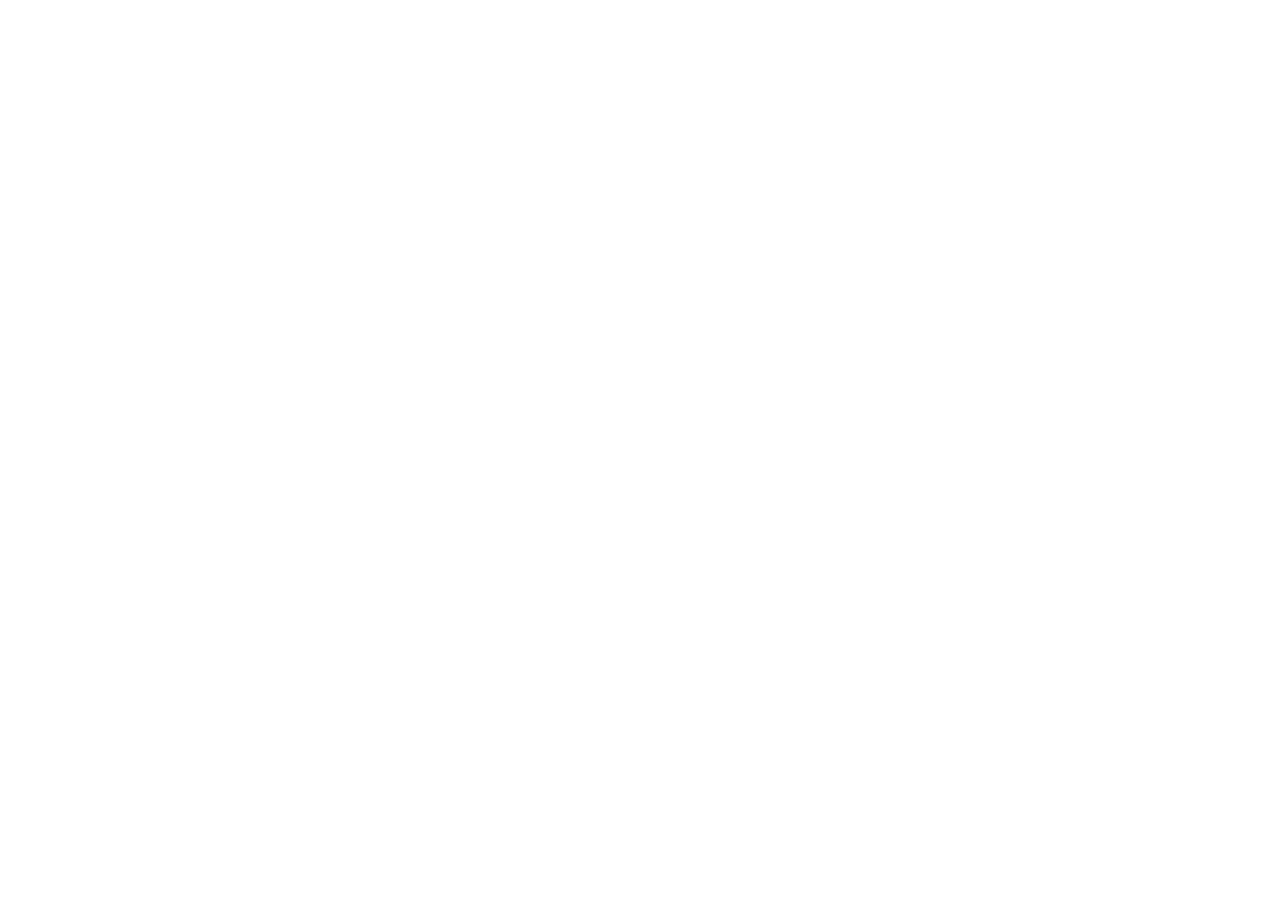
==== index.html @ ee0f645f "first commit" ====
<!doctype html>
<html lang="ru">
  <head>
    <meta charset="UTF-8" />
    <meta name="viewport" content="width=device-width, initial-scale=1" />
    <title>ЦСО · демо</title>
    <base href="/ems-2.0/">
    <script type="module" crossorigin src="./assets/index-IsOqkJ5_.js"></script>
    <link rel="stylesheet" crossorigin href="./assets/style-BIUTLBy3.css">
  </head>
  <body>
    <div id="root"></div>
  </body>
</html>
---- assets/style-BIUTLBy3.css ----
.ds-spinner{border-radius:var(--ds-radius-full);border:2px solid;border-top-color:#0000;flex:none;animation:.7s linear infinite ds-spin;display:inline-block}.ds-spinner--sm{width:var(--ds-icon-sm-size);height:var(--ds-icon-sm-size)}.ds-spinner--md{width:var(--ds-icon-md-size);height:var(--ds-icon-md-size)}.ds-spinner--lg{width:var(--ds-icon-lg-size);height:var(--ds-icon-lg-size)}.ds-spinner__label{clip-path:inset(50%);white-space:nowrap;width:1px;height:1px;position:absolute;overflow:hidden}@keyframes ds-spin{to{transform:rotate(360deg)}}@media (prefers-reduced-motion:reduce){.ds-spinner{opacity:.45;border-top-color:currentColor;animation:none!important}}.ds-btn{justify-content:center;align-items:center;gap:var(--ds-space-s2);min-height:var(--ds-ctl);padding:0 var(--ds-space-s4);border-radius:var(--ds-radius-ctl);font-family:var(--ds-font-ui);font-size:var(--ds-text-control-size);line-height:var(--ds-text-control-line);font-weight:var(--ds-text-control-weight);cursor:pointer;transition:background-color var(--ds-duration-fast) var(--ds-easing), border-color var(--ds-duration-fast) var(--ds-easing);border:1px solid #0000;display:inline-flex}.ds-btn--sm{min-height:var(--ds-size-control-sm);padding:0 var(--ds-space-s3);font-size:var(--ds-text-control-sm-size);line-height:var(--ds-text-control-sm-line);font-weight:var(--ds-text-control-sm-weight)}.ds-btn--block{width:100%;display:flex}.ds-btn__icon{width:var(--ds-icon-sm-size);height:var(--ds-icon-sm-size);flex:none;justify-content:center;align-items:center;display:inline-flex}.ds-btn__icon>svg{width:100%;height:100%}.ds-btn__label{white-space:nowrap}.ds-btn:disabled{opacity:.45;cursor:not-allowed}.ds-btn--primary{background:var(--ds-color-acc);border-color:var(--ds-color-acc);color:var(--ds-color-on-acc);box-shadow:var(--ds-elevation-1)}.ds-btn--primary:not(:disabled):hover,.ds-btn--primary:not(:disabled):active{background:var(--ds-color-acc-hover);border-color:var(--ds-color-acc-hover)}.ds-btn--secondary{background:var(--ds-color-surface);border-color:var(--ds-color-line);color:var(--ds-color-fg);box-shadow:var(--ds-elevation-1)}.ds-btn--secondary:not(:disabled):hover,.ds-btn--secondary:not(:disabled):active{background:var(--ds-color-hover);border-color:var(--ds-color-line-strong)}.ds-btn--quiet{color:var(--ds-color-fg);background:0 0;border-color:#0000;font-weight:500}.ds-btn--quiet:not(:disabled):hover,.ds-btn--quiet:not(:disabled):active{background:var(--ds-color-hover-strong)}.ds-btn--danger{background:var(--ds-color-surface);border-color:var(--ds-color-line);color:var(--ds-color-danger);box-shadow:var(--ds-elevation-1)}.ds-btn--danger:not(:disabled):hover,.ds-btn--danger:not(:disabled):active{background:var(--ds-color-danger-bg);border-color:var(--ds-color-danger)}.ds-btn--dangerSolid{background:var(--ds-color-danger);border-color:var(--ds-color-danger);color:var(--ds-color-on-danger);box-shadow:var(--ds-elevation-1)}.ds-btn--dangerSolid:not(:disabled):hover,.ds-btn--dangerSolid:not(:disabled):active{background:var(--ds-color-danger-hover);border-color:var(--ds-color-danger-hover)}.ds-icobtn{width:var(--ds-size-icon-button);height:var(--ds-size-icon-button);border-radius:var(--ds-radius-ctl);color:var(--ds-color-fg2);cursor:pointer;transition:background-color var(--ds-duration-fast) var(--ds-easing);background:0 0;border:1px solid #0000;flex:none;justify-content:center;align-items:center;padding:0;display:inline-flex}.ds-icobtn>span,.ds-icobtn svg{width:var(--ds-icon-md-size);height:var(--ds-icon-md-size)}.ds-icobtn--dense{width:var(--ds-size-avatar-xs);height:var(--ds-size-avatar-xs)}.ds-icobtn:not(:disabled):hover,.ds-icobtn:not(:disabled):active{background:var(--ds-color-hover-strong);color:var(--ds-color-fg)}.ds-icobtn:disabled{opacity:.45;cursor:not-allowed}.ds-select{gap:var(--ds-space-s2);flex-direction:column;min-width:0;display:inline-flex}.ds-select__label{font-size:var(--ds-text-label-size);line-height:var(--ds-text-label-line);font-weight:var(--ds-text-label-weight);color:var(--ds-color-fg2)}.ds-select__label--hidden{clip-path:inset(50%);white-space:nowrap;width:1px;height:1px;margin:-1px;position:absolute;overflow:hidden}.ds-select__anchor{min-width:0;position:relative}.ds-select__trigger{align-items:center;gap:var(--ds-space-s2);width:100%;min-width:0;min-height:var(--ds-ctl);padding:0 var(--ds-space-s2) 0 var(--ds-space-s3);border:1px solid var(--ds-color-line-strong);border-radius:var(--ds-radius-ctl);background:var(--ds-color-surface);color:var(--ds-color-fg);font-size:var(--ds-text-body-size);line-height:var(--ds-text-body-line);text-align:left;cursor:pointer;transition:border-color var(--ds-duration-fast) var(--ds-easing);display:flex}.ds-select--sm .ds-select__trigger{min-height:var(--ds-size-control-sm);font-size:var(--ds-text-control-sm-size);line-height:var(--ds-text-control-sm-line)}.ds-select__trigger:not(:disabled):hover{border-color:var(--ds-color-acc-ring)}.ds-select__trigger[aria-expanded=true]{border-color:var(--ds-color-acc)}.ds-select__trigger:disabled{background:var(--ds-color-sunken);border-color:var(--ds-color-line);color:var(--ds-color-fg3);cursor:not-allowed}.ds-select__value{text-overflow:ellipsis;white-space:nowrap;flex:auto;min-width:0;overflow:hidden}.ds-select__icon{width:var(--ds-icon-md-size);height:var(--ds-icon-md-size);flex:none;display:inline-flex}.ds-select__icon>svg{width:100%;height:100%}.ds-select__chevron{width:var(--ds-icon-sm-size);height:var(--ds-icon-sm-size);color:var(--ds-color-fg3);transition:transform var(--ds-duration-base) var(--ds-easing);flex:none}.ds-select__trigger[aria-expanded=true] .ds-select__chevron{transform:rotate(180deg)}.ds-select__list{z-index:var(--ds-z-popover);min-width:max(100%, var(--ds-layout-popover-min));overscroll-behavior:contain;max-width:min(92vw,24rem);max-height:18rem;padding:var(--ds-space-s2);border:1px solid var(--ds-color-line);border-radius:var(--ds-radius-surf);background:var(--ds-color-surface);box-shadow:var(--ds-elevation-overlay);position:absolute;overflow-y:auto}.ds-select__list[hidden]{display:none}.ds-select__list[data-placement=bottom]{top:calc(100% + var(--ds-space-s2))}.ds-select__list[data-placement=top]{bottom:calc(100% + var(--ds-space-s2))}.ds-select__list--start{left:0}.ds-select__list--end{right:0}.ds-select__option{align-items:center;gap:var(--ds-space-s2);min-height:var(--ds-size-nav-item);padding:var(--ds-space-s1) var(--ds-space-s3);border-radius:var(--ds-radius-ctl);color:var(--ds-color-fg);font-size:var(--ds-text-body-size);line-height:var(--ds-text-body-line);cursor:pointer;display:flex}.ds-select__option[data-active=true]{background:var(--ds-color-acc-soft)}.ds-select__option[aria-selected=true]{color:var(--ds-color-acc-fg);font-weight:var(--ds-text-body-strong-weight)}.ds-select__option[aria-disabled=true]{color:var(--ds-color-fg3);cursor:not-allowed}.ds-select__check{width:var(--ds-icon-sm-size);height:var(--ds-icon-sm-size);color:var(--ds-color-acc-fg);flex:none;display:inline-flex}.ds-select__check>svg{width:100%;height:100%}.ds-select--inline{flex-direction:row;align-items:center}.ds-select--inline .ds-select__label{white-space:nowrap;flex:none}.ds-select--inline .ds-select__anchor{flex:auto}.ds-status{align-items:center;gap:var(--ds-space-s1);min-height:var(--ds-size-badge);padding:0 var(--ds-space-s2);border-radius:var(--ds-radius-sm);font-size:var(--ds-text-badge-size);line-height:var(--ds-text-badge-line);font-weight:var(--ds-text-badge-weight);white-space:nowrap;border:1px solid;display:inline-flex}.ds-status__dot{width:var(--ds-size-status-dot);height:var(--ds-size-status-dot);border-radius:var(--ds-radius-full);background:currentColor;flex:none}.ds-status--draft{color:var(--ds-status-draft-fg);background:var(--ds-status-draft-bg);border-color:var(--ds-status-draft-border)}.ds-status--review{color:var(--ds-status-review-fg);background:var(--ds-status-review-bg);border-color:var(--ds-status-review-border)}.ds-status--ok{color:var(--ds-status-ok-fg);background:var(--ds-status-ok-bg);border-color:var(--ds-status-ok-border)}.ds-status--rej{color:var(--ds-status-rej-fg);background:var(--ds-status-rej-bg);border-color:var(--ds-status-rej-border)}.ds-status--late{color:var(--ds-status-late-fg);background:var(--ds-status-late-bg);border-color:var(--ds-status-late-border)}.ds-status--arch{color:var(--ds-status-arch-fg);background:var(--ds-status-arch-bg);border-color:var(--ds-status-arch-border)}.ds-status--lock{color:var(--ds-status-lock-fg);background:var(--ds-status-lock-bg);border-color:var(--ds-status-lock-border)}.ds-vh{clip-path:inset(50%);white-space:nowrap;border:0;width:1px;height:1px;margin:-1px;padding:0;position:absolute;overflow:hidden}.ds-vh--focusable:focus-within{clip-path:none;white-space:normal;width:auto;height:auto;margin:0;position:static;overflow:visible}.ds-state{text-align:center;padding:var(--ds-space-s10) var(--ds-space-s6);flex-direction:column;align-items:center;display:flex}.ds-state__plate{width:48px;height:48px;margin-bottom:var(--ds-space-s3);border:1px solid var(--ds-color-acc-ring);border-radius:var(--ds-radius-surf);background:var(--ds-color-acc-soft);color:var(--ds-color-acc-fg);justify-content:center;align-items:center;display:flex}.ds-state--danger .ds-state__plate{border-color:var(--ds-status-rej-border);background:var(--ds-color-danger-bg);color:var(--ds-color-danger)}.ds-state__plate svg{width:var(--ds-icon-lg-size);height:var(--ds-icon-lg-size)}.ds-state__title{font-size:var(--ds-text-title-md-size);line-height:var(--ds-text-title-md-line);font-weight:var(--ds-text-title-md-weight);color:var(--ds-color-fg);margin:0}.ds-state__text{max-width:420px;margin-top:var(--ds-space-s1);font-size:var(--ds-text-body-size);line-height:var(--ds-text-body-line);color:var(--ds-color-fg3)}.ds-state__actions{justify-content:center;gap:var(--ds-space-s2);margin-top:var(--ds-space-s4);flex-wrap:wrap;display:flex}.ds-state__tech{align-items:center;gap:var(--ds-space-s1);margin-top:var(--ds-space-s4);padding:var(--ds-space-s1) var(--ds-space-s3);border:1px solid var(--ds-color-line);border-radius:var(--ds-radius-sm);background:var(--ds-color-sunken);color:var(--ds-color-fg3);display:flex}.ds-state__code{font-family:var(--ds-font-mono);font-size:var(--ds-text-mono-xs-size);line-height:var(--ds-text-mono-xs-line);font-variant-numeric:tabular-nums}.ds-state__copied{font-size:var(--ds-text-caption-sm-size);line-height:var(--ds-text-caption-sm-line);color:var(--ds-status-ok-fg)}.ds-notice{align-items:flex-start;gap:var(--ds-space-s3);padding:var(--ds-space-s3) var(--ds-space-s4);border-radius:var(--ds-radius-ctl);border:1px solid;display:flex}.ds-notice__body{gap:var(--ds-space-s0);flex-direction:column;flex:1;min-width:0;display:flex}.ds-notice__title{font-size:var(--ds-text-body-strong-size);line-height:var(--ds-text-body-strong-line);font-weight:var(--ds-text-body-strong-weight)}.ds-notice__text{font-size:var(--ds-text-caption-size);line-height:var(--ds-text-caption-line)}.ds-notice__action{flex:none}.ds-notice--info{color:var(--ds-status-lock-fg);background:var(--ds-status-lock-bg);border-color:var(--ds-status-lock-border)}.ds-notice--warning{color:var(--ds-status-review-fg);background:var(--ds-status-review-bg);border-color:var(--ds-status-review-border)}.ds-notice--danger{color:var(--ds-status-rej-fg);background:var(--ds-status-rej-bg);border-color:var(--ds-status-rej-border)}.ds-cap{gap:var(--ds-space-s1);flex-direction:column;min-width:0;display:flex}.ds-cap__head{justify-content:space-between;align-items:baseline;gap:var(--ds-space-s2);display:flex}.ds-cap__label{font-size:var(--ds-text-caption-size);line-height:var(--ds-text-caption-line);color:var(--ds-color-fg3)}.ds-cap__value{font-family:var(--ds-font-mono);font-size:var(--ds-text-mono-sm-size);line-height:var(--ds-text-mono-sm-line);font-weight:var(--ds-text-mono-sm-weight);font-variant-numeric:tabular-nums;color:var(--ds-color-fg2);white-space:nowrap}.ds-cap__track{height:var(--ds-size-progress-track);border-radius:var(--ds-radius-xs);background:var(--ds-color-track);overflow:hidden}.ds-cap__fill{border-radius:inherit;background:var(--ds-color-acc);height:100%;display:block}.ds-cap__track--high .ds-cap__fill{background:var(--ds-status-review-fg)}.ds-cap__track--full .ds-cap__fill{background:var(--ds-color-danger)}@media (forced-colors:active){.ds-cap__track{border:1px solid canvastext}.ds-cap__fill{background:highlight}}.ds-field{gap:var(--ds-space-s2);flex-direction:column;min-width:0;display:flex}.ds-field__label{font-size:var(--ds-text-label-size);line-height:var(--ds-text-label-line);font-weight:var(--ds-text-label-weight);color:var(--ds-color-fg2)}.ds-field__label--hidden{clip-path:inset(50%);white-space:nowrap;width:1px;height:1px;position:absolute;overflow:hidden}.ds-field__required{color:var(--ds-color-danger)}.ds-input{width:100%;min-height:var(--ds-ctl);padding:0 var(--ds-space-s3);border:1px solid var(--ds-color-line-strong);border-radius:var(--ds-radius-ctl);background:var(--ds-color-surface);color:var(--ds-color-fg);font-size:var(--ds-text-body-size);line-height:var(--ds-text-body-line);transition:border-color var(--ds-duration-fast) var(--ds-easing)}.ds-input::placeholder{color:var(--ds-color-fg3)}.ds-input:hover:not(:disabled){border-color:var(--ds-color-acc-ring)}.ds-input:focus-visible{border-color:var(--ds-color-acc)}.ds-input[aria-invalid=true]{border-color:var(--ds-color-danger);background:var(--ds-color-danger-bg)}.ds-input:disabled{border-color:var(--ds-color-line);background:var(--ds-color-sunken);color:var(--ds-color-fg3)}.ds-input:read-only:not(:disabled){background:var(--ds-color-sunken);border-style:dashed}.ds-field__hint{font-size:var(--ds-text-caption-size);line-height:var(--ds-text-caption-line);color:var(--ds-color-fg3)}.ds-field__hint--error{color:var(--ds-color-danger)}.ds-skel{border-radius:var(--ds-radius-sm);background:linear-gradient(90deg, var(--ds-color-skeleton) 0%, var(--ds-color-skeleton-highlight) 50%, var(--ds-color-skeleton) 100%);inline-size:100%;animation:ds-skel-shimmer var(--ds-duration-shimmer) linear infinite;background-size:200% 100%;display:block}.ds-skel--line{block-size:var(--ds-size-skeleton-line)}.ds-skel--sub{block-size:var(--ds-size-skeleton-sub)}.ds-skel--block{block-size:var(--ds-size-badge);border-radius:var(--ds-radius-ctl)}@keyframes ds-skel-shimmer{0%{background-position:100% 0}to{background-position:-100% 0}}@media (prefers-reduced-motion:reduce){.ds-skel{background:var(--ds-color-skeleton);animation:none!important}}*,:before,:after{box-sizing:border-box}html{-webkit-text-size-adjust:100%}body{background:var(--ds-color-canvas);min-height:100vh;color:var(--ds-color-fg);font-family:var(--ds-font-ui);font-size:var(--ds-text-body-size);line-height:var(--ds-text-body-line);font-weight:var(--ds-text-body-weight);-webkit-font-smoothing:antialiased;margin:0}h1,h2,h3,h4,p,figure{margin:0}ul,ol{margin:0;padding:0;list-style:none}img,svg{max-width:100%;display:block}a{color:var(--ds-color-acc-fg);text-underline-offset:2px;text-decoration-thickness:1px}button,input,select,textarea{font:inherit;color:inherit}:focus-visible{outline:2px solid var(--ds-color-acc);outline-offset:2px}:focus:not(:focus-visible){outline:none}.ds-tabular{font-variant-numeric:tabular-nums}.ds-mono{font-family:var(--ds-font-mono);font-variant-numeric:tabular-nums}@media (prefers-reduced-motion:reduce){*,:before,:after{scroll-behavior:auto!important;transition-duration:1ms!important;animation-duration:1ms!important;animation-iteration-count:1!important}}.shell-context-single{font-size:var(--ds-text-caption-size);line-height:var(--ds-text-caption-line);color:var(--ds-color-fg3)}.shell-appearance{position:relative}.shell-appearance__panel{z-index:var(--ds-z-popover);gap:var(--ds-space-s4);width:min(320px, calc(100vw - 2 * var(--ds-space-s4)));margin-top:var(--ds-space-s2);padding:var(--ds-space-s5);border:1px solid var(--ds-color-line);border-radius:var(--ds-radius-surf);background:var(--ds-color-surface);box-shadow:var(--ds-elevation-overlay);flex-direction:column;display:flex;position:absolute;right:0}.shell-appearance__panel[hidden]{display:none}.shell-appearance__title{font-size:var(--ds-text-title-sm-size);line-height:var(--ds-text-title-sm-line);font-weight:var(--ds-text-title-sm-weight)}.shell-appearance__panel .ds-select{display:flex}.shell-range{align-items:stretch;gap:var(--ds-space-s2);flex-direction:column;display:flex}.shell-range__label{font-size:var(--ds-text-label-size);line-height:var(--ds-text-label-line);font-weight:var(--ds-text-label-weight);color:var(--ds-color-fg2)}.shell-range input[type=range]{width:100%;accent-color:var(--ds-color-acc)}.shell-range output{font-family:var(--ds-font-mono);font-size:var(--ds-text-mono-sm-size);color:var(--ds-color-fg3)}.shell-check{align-items:center;gap:var(--ds-space-s2);font-size:var(--ds-text-body-size);display:flex}.shell-check input[type=checkbox]{width:var(--ds-size-checkbox);height:var(--ds-size-checkbox);accent-color:var(--ds-color-acc)}@media (width<=759px){.shell__topbar-end>.ds-select>.ds-select__label{clip-path:inset(50%);white-space:nowrap;width:1px;height:1px;margin:-1px;position:absolute;overflow:hidden}}.shell{grid-template:"top""nav""content"1fr/1fr;min-height:100vh;display:grid}.shell__skip{top:var(--ds-space-s2);left:var(--ds-space-s2);z-index:var(--ds-z-toast);padding:var(--ds-space-s2) var(--ds-space-s4);border-radius:var(--ds-radius-ctl);background:var(--ds-color-surface);color:var(--ds-color-fg);box-shadow:var(--ds-elevation-overlay);position:absolute;transform:translateY(-200%)}.shell__skip:focus{transform:translateY(0)}.shell__topbar{justify-content:space-between;align-items:center;gap:var(--ds-space-s2) var(--ds-space-s4);min-height:var(--ds-layout-top-bar);padding:var(--ds-space-s2) var(--ds-space-s4);background:var(--ds-color-surface);border-bottom:1px solid var(--ds-color-line);flex-wrap:wrap;grid-area:top;display:flex}.shell__topbar-start,.shell__topbar-end{align-items:center;gap:var(--ds-space-s3);min-width:0;display:flex}.shell__topbar-end{flex-wrap:wrap;flex:auto;justify-content:flex-end}.shell__brand{min-width:0;font-size:var(--ds-text-title-sm-size);line-height:var(--ds-text-title-sm-line);font-weight:var(--ds-text-title-sm-weight);text-overflow:ellipsis;white-space:nowrap;overflow:hidden}.shell__nav{padding:var(--ds-space-s4) var(--ds-space-s3);background:var(--ds-color-nav);color:var(--ds-color-nav-fg);grid-area:nav;display:none}.shell[data-menu-open=true] .shell__nav{display:block}.shell__nav-group+.shell__nav-group{margin-top:var(--ds-space-s5);padding-top:var(--ds-space-s5);border-top:1px solid var(--ds-color-nav-divider)}.shell__nav-title{margin-bottom:var(--ds-space-s2);padding:0 var(--ds-space-s3);font-size:var(--ds-text-overline-sm-size);line-height:var(--ds-text-overline-sm-line);font-weight:var(--ds-text-overline-sm-weight);letter-spacing:var(--ds-text-overline-sm-tracking);text-transform:var(--ds-text-overline-sm-transform);color:var(--ds-color-nav-fg2);overflow-wrap:break-word}.shell__nav-link{min-height:var(--ds-size-nav-item);padding:var(--ds-space-s1) var(--ds-space-s3);border-radius:var(--ds-radius-ctl);color:var(--ds-color-nav-fg);font-size:var(--ds-text-body-size);line-height:var(--ds-text-body-line);align-items:center;text-decoration:none;display:flex}.shell__nav-link:hover{background:var(--ds-color-nav2)}.shell__nav-link--active{background:var(--ds-color-nav-active-bg);color:var(--ds-color-nav-active-fg);font-weight:var(--ds-text-body-strong-weight)}.shell__menu-toggle{display:inline-flex}.shell__content{width:100%;min-width:0;max-width:var(--ds-layout-content-max);padding:var(--ds-space-s5) var(--ds-space-s4);grid-area:content}.shell__content:focus{outline:none}@media (width>=760px){.shell{grid-template-columns:var(--ds-layout-sidebar) minmax(0, 1fr);grid-template-rows:auto 1fr;grid-template-areas:"top top""nav content"}.shell__nav,.shell[data-menu-open=true] .shell__nav{display:block}.shell__menu-toggle{display:none}.shell__content{padding:var(--ds-space-s7) var(--ds-space-s6)}}.pg-page{gap:var(--ds-space-s6);padding-bottom:var(--ds-space-s10);flex-direction:column;display:flex}.pg-head{gap:var(--ds-space-s1);flex-direction:column;display:flex}.pg-title{font-size:var(--ds-text-h1-compact-size);line-height:var(--ds-text-h1-compact-line);font-weight:var(--ds-text-h1-compact-weight);letter-spacing:var(--ds-text-h1-compact-tracking);overflow-wrap:anywhere}.pg-sub{font-size:var(--ds-text-body-size);line-height:var(--ds-text-body-line);color:var(--ds-color-fg3)}.pg-section{gap:var(--ds-space-s3);flex-direction:column;display:flex}.pg-section__title{font-size:var(--ds-text-title-lg-size);line-height:var(--ds-text-title-lg-line);font-weight:var(--ds-text-title-lg-weight);letter-spacing:var(--ds-text-title-lg-tracking)}.pg-section__hint,.pg-hint{font-size:var(--ds-text-caption-size);line-height:var(--ds-text-caption-line);color:var(--ds-color-fg3)}.pg-subtitle{font-size:var(--ds-text-overline-size);line-height:var(--ds-text-overline-line);font-weight:var(--ds-text-overline-weight);letter-spacing:var(--ds-text-overline-tracking);text-transform:var(--ds-text-overline-transform);color:var(--ds-color-fg3)}.pg-muted{color:var(--ds-color-fg3)}.pg-attention{color:var(--ds-status-review-fg);font-weight:var(--ds-text-body-strong-weight)}.pg-empty{padding:var(--ds-space-s5);border:1px dashed var(--ds-color-line-strong);border-radius:var(--ds-radius-surf);color:var(--ds-color-fg3);text-align:center}.pg-link{align-items:center;gap:var(--ds-space-s1);min-height:var(--ds-size-control-sm);font-weight:var(--ds-text-control-weight);color:var(--ds-color-acc-fg);text-decoration:none;display:inline-flex}.pg-link:hover{text-decoration:underline}.pg-link svg{width:var(--ds-icon-xs-size);height:var(--ds-icon-xs-size);flex:none}.pg-link--back{color:var(--ds-color-fg2);font-weight:var(--ds-text-body-weight)}.pg-backlinks{gap:var(--ds-space-s1) var(--ds-space-s5);flex-wrap:wrap;display:flex}.pg-code{padding:var(--ds-space-s0) var(--ds-space-s2);border-radius:var(--ds-radius-sm);background:var(--ds-color-acc-soft);color:var(--ds-color-acc-fg);font-family:var(--ds-font-mono);font-size:var(--ds-text-mono-sm-size);line-height:var(--ds-text-mono-sm-line);font-weight:var(--ds-text-mono-sm-weight);font-variant-numeric:tabular-nums;white-space:nowrap;display:inline-block}.pg-summary__grid{gap:var(--ds-space-s4);grid-template-columns:repeat(auto-fit,minmax(min(13rem,100%),1fr));display:grid}.pg-summary__cell{gap:var(--ds-space-s2);padding:var(--ds-space-s5);border:1px solid var(--ds-color-line);border-radius:var(--ds-radius-surf);background:var(--ds-color-surface);box-shadow:var(--ds-elevation-1);flex-direction:column;display:flex}.pg-summary__cell dt{font-size:var(--ds-text-caption-size);line-height:var(--ds-text-caption-line);color:var(--ds-color-fg3)}.pg-summary__cell dd{align-items:flex-start;gap:var(--ds-space-s1);font-weight:var(--ds-text-body-strong-weight);flex-direction:column;margin:0;display:flex}.pg-metric{font-size:var(--ds-text-metric-size);line-height:var(--ds-text-metric-line);font-weight:var(--ds-text-metric-weight);letter-spacing:var(--ds-text-metric-tracking);font-variant-numeric:tabular-nums}.pg-metric--out{color:var(--ds-color-danger)}.pg-list{gap:var(--ds-space-s3);flex-direction:column;display:flex}.pg-grid{gap:var(--ds-space-s4);grid-template-columns:repeat(auto-fill,minmax(min(20rem,100%),1fr));display:grid}.pg-grid>li{display:flex}.pg-card,.pg-panel{gap:var(--ds-space-s4);min-width:0;padding:var(--ds-space-s5);border:1px solid var(--ds-color-line);border-radius:var(--ds-radius-surf);background:var(--ds-color-surface);box-shadow:var(--ds-elevation-1);flex-direction:column;display:flex}.pg-card{width:100%;scroll-margin-block:var(--ds-space-s9)}.pg-card--selected{border-color:var(--ds-color-acc-ring);background:var(--ds-color-acc-soft)}.pg-card--skeleton{gap:var(--ds-space-s3)}.pg-card__head{justify-content:space-between;align-items:flex-start;gap:var(--ds-space-s2) var(--ds-space-s3);flex-wrap:wrap;display:flex}.pg-card__titles{gap:var(--ds-space-s1);flex-direction:column;flex:14rem;min-width:0;display:flex}.pg-card__title{font-size:var(--ds-text-title-sm-size);line-height:var(--ds-text-title-sm-line);font-weight:var(--ds-text-title-sm-weight);overflow-wrap:anywhere}.pg-card__meta{align-items:center;gap:var(--ds-space-s1) var(--ds-space-s2);font-size:var(--ds-text-caption-size);line-height:var(--ds-text-caption-line);color:var(--ds-color-fg3);flex-wrap:wrap;display:flex}.pg-card__text{max-width:80ch;font-size:var(--ds-text-body-long-size);line-height:var(--ds-text-body-long-line);color:var(--ds-color-fg2)}.pg-card__actions{align-items:flex-start;gap:var(--ds-space-s3) var(--ds-space-s5);flex-wrap:wrap;margin-top:auto;display:flex}.pg-card__actions--end{justify-content:flex-end}.pg-card:focus-visible{outline:2px solid var(--ds-color-acc);outline-offset:2px}.pg-kv{gap:var(--ds-space-s3) var(--ds-space-s4);grid-template-columns:repeat(auto-fit,minmax(min(9rem,100%),1fr));display:grid}.pg-kv dt{font-size:var(--ds-text-caption-size);line-height:var(--ds-text-caption-line);color:var(--ds-color-fg3)}.pg-kv dd{font-weight:var(--ds-text-body-strong-weight);overflow-wrap:anywhere;margin:0}.pg-notes{gap:var(--ds-space-s1);font-size:var(--ds-text-caption-size);line-height:var(--ds-text-caption-line);color:var(--ds-color-fg2);flex-direction:column;display:flex}.pg-confirm{align-items:flex-start;gap:var(--ds-space-s3);flex-direction:column;display:flex}.pg-confirm__panel{gap:var(--ds-space-s2);width:100%;max-width:36rem;padding:var(--ds-space-s4) var(--ds-space-s5);border:1px solid var(--ds-color-line);border-radius:var(--ds-radius-ctl);background:var(--ds-color-surface2);border-left-width:3px;flex-direction:column;display:flex}.pg-confirm__panel[hidden]{display:none}.pg-confirm__panel--danger{border-left-color:var(--ds-color-danger)}.pg-confirm__panel--primary{border-left-color:var(--ds-color-acc)}.pg-confirm__title{font-size:var(--ds-text-title-sm-size);line-height:var(--ds-text-title-sm-line);font-weight:var(--ds-text-title-sm-weight)}.pg-confirm__text{font-size:var(--ds-text-caption-size);line-height:var(--ds-text-caption-line);color:var(--ds-color-fg2)}.pg-confirm__actions{justify-content:flex-end;gap:var(--ds-space-s2);margin-top:var(--ds-space-s2);flex-wrap:wrap;display:flex}.pg-toolbar{align-items:flex-end;gap:var(--ds-space-s4);flex-wrap:wrap;display:flex}.pg-toolbar__search{flex:17.5rem;min-width:0}.pg-found{font-size:var(--ds-text-caption-size);line-height:var(--ds-text-caption-line);color:var(--ds-color-fg3)}.pg-timeline{border:1px solid var(--ds-color-line);border-radius:var(--ds-radius-surf);background:var(--ds-color-surface);box-shadow:var(--ds-elevation-1);flex-direction:column;display:flex}.pg-event{gap:var(--ds-space-s1) var(--ds-space-s5);padding:var(--ds-space-s3) var(--ds-space-s5);grid-template-columns:1fr;display:grid}.pg-event+.pg-event{border-top:1px solid var(--ds-color-line-soft)}.pg-event__time{font-family:var(--ds-font-mono);font-size:var(--ds-text-mono-sm-size);line-height:var(--ds-text-mono-sm-line);font-variant-numeric:tabular-nums;color:var(--ds-color-fg3)}.pg-event__body{gap:var(--ds-space-s1);flex-direction:column;min-width:0;display:flex}.pg-event__title{font-weight:var(--ds-text-body-strong-weight)}.pg-event__actor{font-size:var(--ds-text-caption-size);line-height:var(--ds-text-caption-line);color:var(--ds-color-fg3)}@media (width>=760px){.pg-title{font-size:var(--ds-text-h1-size);line-height:var(--ds-text-h1-line);font-weight:var(--ds-text-h1-weight);letter-spacing:var(--ds-text-h1-tracking)}.pg-event{grid-template-columns:11rem 1fr}}.dep-warn{color:var(--ds-status-review-fg)}.dep-bad{color:var(--ds-color-danger)}.dep-offerings{flex-direction:column;display:flex}.dep-offering{gap:var(--ds-space-s3) var(--ds-space-s5);padding:var(--ds-space-s3) 0;border-top:1px solid var(--ds-color-line-soft);grid-template-columns:1fr;align-items:center;display:grid}.dep-offering__main{gap:var(--ds-space-s1);flex-direction:column;min-width:0;display:flex}.dep-offering__name{font-weight:var(--ds-text-body-strong-weight)}.dep-offering__demand{gap:var(--ds-space-s1);flex-direction:column;display:flex}.dep-offering__status{align-items:center;gap:var(--ds-space-s2);flex-wrap:wrap;display:flex}.dep-offering__form{grid-column:1/-1}.dep-form__grid{gap:var(--ds-space-s4);grid-template-columns:repeat(auto-fit,minmax(min(12rem,100%),1fr));align-items:start;display:grid}.dep-form__grid .ds-select{display:flex}.dep-lessons{flex-direction:column;display:flex}.dep-lesson{gap:var(--ds-space-s0);padding:var(--ds-space-s2) 0 var(--ds-space-s2) var(--ds-space-s3);border-left:3px solid var(--ds-color-acc);flex-direction:column;display:flex}.dep-lesson+.dep-lesson{margin-top:var(--ds-space-s2)}.dep-lesson--bad{border-left-color:var(--ds-status-rej-fg)}.dep-lesson__when{font-family:var(--ds-font-mono);font-size:var(--ds-text-mono-sm-size);line-height:var(--ds-text-mono-sm-line);color:var(--ds-color-fg2)}@media (width>=760px){.dep-offering{grid-template-columns:minmax(12rem,1.2fr) minmax(12rem,1fr) auto}}.adm-toolbar{justify-content:space-between}.adm-toolbar__end{flex:auto;justify-content:flex-end;display:flex}.adm-row{align-items:center;gap:var(--ds-space-s3) var(--ds-space-s5);grid-template-columns:1fr;display:grid}.adm-row__who{gap:var(--ds-space-s1);flex-direction:column;min-width:0;display:flex}.adm-row__facts{gap:var(--ds-space-s2) var(--ds-space-s6);flex-wrap:wrap;display:flex}.adm-row__facts dt{font-size:var(--ds-text-caption-size);line-height:var(--ds-text-caption-line);color:var(--ds-color-fg3)}.adm-row__facts dd{font-weight:var(--ds-text-body-strong-weight);margin:0}.adm-ok{color:var(--ds-status-ok-fg)}.adm-warning{color:var(--ds-status-review-fg)}.adm-danger{color:var(--ds-color-danger)}.adm-check{align-items:flex-start;gap:var(--ds-space-s3);padding:var(--ds-space-s3) var(--ds-space-s4);border-radius:var(--ds-radius-ctl);border:1px solid;display:flex}.adm-check__icon{width:var(--ds-icon-md-size);height:var(--ds-icon-md-size);margin-top:var(--ds-space-s0);flex:none;display:inline-flex}.adm-rule{font-family:var(--ds-font-mono);font-size:var(--ds-text-caption-size);line-height:var(--ds-text-caption-line);white-space:nowrap}.adm-check--error{color:var(--ds-status-rej-fg);background:var(--ds-status-rej-bg);border-color:var(--ds-status-rej-border)}.adm-check--warning{color:var(--ds-status-review-fg);background:var(--ds-status-review-bg);border-color:var(--ds-status-review-border)}.adm-check--ok{color:var(--ds-status-ok-fg);background:var(--ds-status-ok-bg);border-color:var(--ds-status-ok-border)}.adm-funnel{height:var(--ds-space-s4);border-radius:var(--ds-radius-xs);background:var(--ds-color-track);display:flex;overflow:hidden}.adm-funnel__part{flex-basis:0;min-width:2px}.adm-swatch{width:var(--ds-icon-xs-size);height:var(--ds-icon-xs-size);margin-right:var(--ds-space-s2);border-radius:var(--ds-radius-xs);vertical-align:baseline;display:inline-block}.adm-swatch--notStarted{background:var(--ds-dataviz-negative)}.adm-swatch--draft{background:var(--ds-dataviz-muted)}.adm-swatch--submitted{background:var(--ds-dataviz-warning)}.adm-swatch--approved{background:var(--ds-dataviz-positive)}@media (width>=760px){.adm-row{grid-template-columns:minmax(12rem,1.4fr) auto minmax(14rem,1.6fr) auto}}.dsp-good{color:var(--ds-status-ok-fg)}.dsp-bad{color:var(--ds-color-danger)}.dsp-warn{color:var(--ds-status-review-fg)}.dsp-links{gap:var(--ds-space-s2) var(--ds-space-s6);flex-wrap:wrap;display:flex}.dsp-score{font-family:var(--ds-font-mono);font-variant-numeric:tabular-nums}.dsp-steps{gap:var(--ds-space-s2);margin-top:var(--ds-space-s2);flex-wrap:wrap;display:flex}.dsp-step{align-items:center;gap:var(--ds-space-s2);min-height:var(--ds-size-avatar-md);padding:0 var(--ds-space-s3) 0 var(--ds-space-s1);border:1px solid var(--ds-color-line);border-radius:var(--ds-radius-full);font-size:var(--ds-text-caption-size);line-height:var(--ds-text-caption-line);color:var(--ds-color-fg3);display:inline-flex}.dsp-step__node{width:var(--ds-size-checkbox);height:var(--ds-size-checkbox);border-radius:var(--ds-radius-full);background:var(--ds-color-acc-soft);color:var(--ds-color-acc-fg);font-family:var(--ds-font-mono);font-size:var(--ds-text-mono-xs-size);justify-content:center;align-items:center;display:inline-flex}.dsp-step--done{border-color:var(--ds-status-ok-border);color:var(--ds-status-ok-fg)}.dsp-step--done .dsp-step__node{background:var(--ds-status-ok-bg);color:var(--ds-status-ok-fg)}.dsp-step--current{border-color:var(--ds-color-acc);color:var(--ds-color-fg);font-weight:var(--ds-text-body-strong-weight)}.dsp-step--current .dsp-step__node{background:var(--ds-color-acc);color:var(--ds-color-on-acc)}.dsp-split{gap:var(--ds-space-s5);grid-template-columns:minmax(0,1fr);align-items:start;display:grid}.dsp-gridwrap{border:1px solid var(--ds-color-line);border-radius:var(--ds-radius-surf);background:var(--ds-color-surface);box-shadow:var(--ds-elevation-1);overflow-x:auto}.dsp-grid{border-collapse:collapse;table-layout:fixed;width:100%;min-width:48rem}.dsp-grid th,.dsp-grid td{padding:var(--ds-space-s1);border-bottom:1px solid var(--ds-color-line-soft);vertical-align:top}.dsp-grid thead th{padding:var(--ds-space-s2);background:var(--ds-color-surface2);border-bottom:1px solid var(--ds-color-line);font-size:var(--ds-text-overline-size);line-height:var(--ds-text-overline-line);font-weight:var(--ds-text-overline-weight);letter-spacing:var(--ds-text-overline-tracking);text-transform:var(--ds-text-overline-transform);color:var(--ds-color-fg3);text-align:left}.dsp-grid__time{text-align:left;width:6rem}.dsp-grid__slot{font-size:var(--ds-text-overline-size);line-height:var(--ds-text-overline-line);font-weight:var(--ds-text-overline-weight);letter-spacing:var(--ds-text-overline-tracking);text-transform:var(--ds-text-overline-transform);color:var(--ds-color-fg3);display:block}.dsp-grid__hours{font-family:var(--ds-font-mono);font-size:var(--ds-text-mono-xs-size);line-height:var(--ds-text-mono-xs-line);color:var(--ds-color-fg2);font-weight:400;display:block}.dsp-grid__cell{height:4.5rem}.dsp-grid__cell--drop{outline:1px dashed var(--ds-color-acc-ring);outline-offset:-3px}.dsp-chip{align-items:flex-start;gap:var(--ds-space-s0);width:100%;padding:var(--ds-space-s2);border:1px solid #0000;border-left:3px solid var(--ds-color-acc);border-radius:var(--ds-radius-ctl);background:var(--ds-color-acc-soft);color:var(--ds-color-fg);text-align:left;cursor:pointer;flex-direction:column;display:flex}.dsp-chip+.dsp-chip{margin-top:var(--ds-space-s1)}.dsp-chip[draggable=true]{cursor:grab}.dsp-chip:hover{background:var(--ds-color-acc-soft-hover)}.dsp-chip--lab{border-left-color:var(--ds-status-ok-fg);background:var(--ds-status-ok-bg)}.dsp-chip--conflict{border-left-color:var(--ds-status-rej-fg);background:var(--ds-status-rej-bg)}.dsp-chip--selected{border-color:var(--ds-color-acc);box-shadow:var(--ds-focus-ring)}.dsp-chip__title{font-size:var(--ds-text-badge-size);line-height:var(--ds-text-badge-line);font-weight:var(--ds-text-title-sm-weight);color:var(--ds-color-acc-fg)}.dsp-chip__meta{font-size:var(--ds-text-caption-sm-size);line-height:var(--ds-text-caption-sm-line);color:var(--ds-color-fg2)}.dsp-chip__flags{gap:var(--ds-space-s1);flex-wrap:wrap;display:flex}.dsp-flag{align-items:center;gap:var(--ds-space-s0);font-size:var(--ds-text-caption-sm-size);line-height:var(--ds-text-caption-sm-line);font-weight:var(--ds-text-badge-weight);color:var(--ds-status-lock-fg);display:inline-flex}.dsp-flag svg{width:var(--ds-icon-xs-size);height:var(--ds-icon-xs-size)}.dsp-flag--bad{color:var(--ds-status-rej-fg)}.dsp-unplaced{gap:var(--ds-space-s2);grid-template-columns:repeat(auto-fill,minmax(min(14rem,100%),1fr));display:grid}.dsp-panel{gap:var(--ds-space-s4);padding:var(--ds-space-s5);border:1px solid var(--ds-color-line);border-radius:var(--ds-radius-surf);background:var(--ds-color-surface);box-shadow:var(--ds-elevation-1);flex-direction:column;display:flex}.dsp-panel--empty{box-shadow:none;border-style:dashed}.dsp-options{gap:var(--ds-space-s2);flex-wrap:wrap;display:flex}.adm-rule,.dsp-code{font-family:var(--ds-font-mono);font-size:var(--ds-text-caption-size);line-height:var(--ds-text-caption-line);white-space:nowrap}.dsp-conflict{flex-wrap:wrap;align-items:center}.dsp-conflict__text{flex:18rem}.dsp-conflict__links{gap:var(--ds-space-s1) var(--ds-space-s4);flex-wrap:wrap;display:flex}@media (width>=1120px){.dsp-split{grid-template-columns:minmax(0, 1fr) var(--ds-layout-aside-width)}.dsp-panel{top:var(--ds-space-s4);position:sticky}}.pg-prereq{gap:var(--ds-space-s2);flex-direction:column;display:flex}.pg-prereq__list{gap:var(--ds-space-s1);flex-direction:column;display:flex}.pg-prereq__item{align-items:flex-start;gap:var(--ds-space-s2);font-size:var(--ds-text-caption-size);line-height:var(--ds-text-caption-line);display:flex}.pg-prereq__icon{width:var(--ds-icon-sm-size);height:var(--ds-icon-sm-size);margin-top:var(--ds-space-s0);flex:none;display:inline-flex}.pg-prereq__item--ok .pg-prereq__icon,.pg-prereq__item--ok .pg-prereq__state{color:var(--ds-status-ok-fg)}.pg-prereq__item--no .pg-prereq__icon,.pg-prereq__item--no .pg-prereq__state{color:var(--ds-status-rej-fg)}.pg-prereq__state{font-weight:var(--ds-text-body-strong-weight)}.pg-checks{gap:var(--ds-space-s2);flex-direction:column;display:flex}.pg-check{align-items:flex-start;gap:var(--ds-space-s3);padding:var(--ds-space-s3) var(--ds-space-s4);border-radius:var(--ds-radius-ctl);border:1px solid;display:flex}.pg-check__icon{width:var(--ds-icon-md-size);height:var(--ds-icon-md-size);margin-top:var(--ds-space-s0);flex:none;display:inline-flex}.pg-check__body{gap:var(--ds-space-s1);flex-direction:column;min-width:0;display:flex}.pg-check__meta{gap:var(--ds-space-s1) var(--ds-space-s4);font-size:var(--ds-text-caption-size);line-height:var(--ds-text-caption-line);flex-wrap:wrap;display:flex}.pg-check__meta a{color:inherit;font-weight:var(--ds-text-control-weight)}.pg-rule{font-family:var(--ds-font-mono);font-variant-numeric:tabular-nums}.pg-check--error{color:var(--ds-status-rej-fg);background:var(--ds-status-rej-bg);border-color:var(--ds-status-rej-border)}.pg-check--warning{color:var(--ds-status-review-fg);background:var(--ds-status-review-bg);border-color:var(--ds-status-review-border)}.pg-check--ok{color:var(--ds-status-ok-fg);background:var(--ds-status-ok-bg);border-color:var(--ds-status-ok-border)}.pg-submit{gap:var(--ds-space-s3);padding-top:var(--ds-space-s5);border-top:1px solid var(--ds-color-line-soft);flex-direction:column;display:flex}.board-loading{min-height:100vh;color:var(--ds-color-acc);justify-content:center;align-items:center;display:flex}.board{gap:var(--ds-space-s5);min-height:100vh;padding:var(--ds-space-s6);background:var(--ds-color-nav);color:var(--ds-color-on-brand);flex-direction:column;display:flex}.board__head{align-items:baseline;gap:var(--ds-space-s2) var(--ds-space-s6);flex-wrap:wrap;display:flex}.board__title{font-size:var(--ds-text-display-size);line-height:var(--ds-text-display-line);font-weight:var(--ds-text-display-weight);letter-spacing:var(--ds-text-display-tracking)}.board__date{font-size:var(--ds-text-title-lg-size);line-height:var(--ds-text-title-lg-line);color:var(--ds-color-nav-fg);flex:1}.board__date:first-letter{text-transform:uppercase}.board__clock{font-family:var(--ds-font-mono);font-size:var(--ds-text-display-size);line-height:var(--ds-text-display-line);font-variant-numeric:tabular-nums}.board__wrap{overflow-x:auto}.board__table{border-collapse:separate;width:100%;min-width:60rem;border-spacing:var(--ds-space-s1);table-layout:fixed}.board__table th,.board__table td{padding:var(--ds-space-s2) var(--ds-space-s3);border-radius:var(--ds-radius-ctl);background:var(--ds-color-nav2);text-align:left;vertical-align:top}.board__table thead th{background:0 0}.board__slot{font-size:var(--ds-text-overline-size);line-height:var(--ds-text-overline-line);font-weight:var(--ds-text-overline-weight);letter-spacing:var(--ds-text-overline-tracking);text-transform:var(--ds-text-overline-transform);color:var(--ds-color-nav-fg);display:block}.board__hours{font-family:var(--ds-font-mono);font-size:var(--ds-text-title-sm-size);line-height:var(--ds-text-title-sm-line);font-variant-numeric:tabular-nums;display:block}.board__room{width:7rem;font-family:var(--ds-font-mono);font-size:var(--ds-text-title-lg-size);line-height:var(--ds-text-title-lg-line)}.board__now{box-shadow:inset 0 0 0 2px var(--ds-color-nav-marker)}.board__lesson{gap:var(--ds-space-s1);flex-direction:column;display:flex}.board__discipline{font-size:var(--ds-text-title-sm-size);line-height:var(--ds-text-title-sm-line);font-weight:var(--ds-text-title-sm-weight)}.board__meta{font-size:var(--ds-text-caption-size);line-height:var(--ds-text-caption-line);color:var(--ds-color-nav-fg)}.board__change{padding:var(--ds-space-s0) var(--ds-space-s2);border-radius:var(--ds-radius-sm);background:var(--ds-color-danger);color:var(--ds-color-on-danger);font-size:var(--ds-text-badge-size);line-height:var(--ds-text-badge-line);font-weight:var(--ds-text-badge-weight);align-self:flex-start}.board__lesson--cancelled .board__discipline{text-decoration:line-through}.sch-toolbar{justify-content:space-between;align-items:center;gap:var(--ds-space-s3) var(--ds-space-s5);flex-wrap:wrap;display:flex}.sch-weeknav{gap:var(--ds-space-s2);flex-wrap:wrap;display:flex}.sch-weeklabel{font-weight:var(--ds-text-body-strong-weight);font-variant-numeric:tabular-nums;flex:14rem}.sch-actions{align-items:flex-start;gap:var(--ds-space-s2);flex-wrap:wrap;display:flex}.sch-ical{position:relative}.sch-ical__panel{z-index:var(--ds-z-popover);align-items:flex-start;gap:var(--ds-space-s3);width:min(24rem, calc(100vw - 2 * var(--ds-space-s4)));margin-top:var(--ds-space-s2);padding:var(--ds-space-s4);border:1px solid var(--ds-color-line);border-radius:var(--ds-radius-surf);background:var(--ds-color-surface);box-shadow:var(--ds-elevation-overlay);flex-direction:column;display:flex;position:absolute;right:0}.sch-ical__panel[hidden]{display:none}.sch-ical__url{width:100%;padding:var(--ds-space-s2) var(--ds-space-s3);border-radius:var(--ds-radius-sm);background:var(--ds-color-sunken);font-family:var(--ds-font-mono);font-size:var(--ds-text-mono-sm-size);line-height:var(--ds-text-mono-sm-line);overflow-wrap:anywhere;display:block}.sch-changes{gap:var(--ds-space-s1);margin-top:var(--ds-space-s1);padding-left:var(--ds-space-s4);flex-direction:column;list-style:outside;display:flex}.sch-lesson{align-items:flex-start;gap:var(--ds-space-s1);padding:var(--ds-space-s2);border-left:3px solid var(--ds-color-acc);border-radius:var(--ds-radius-ctl);background:var(--ds-color-acc-soft);color:var(--ds-color-fg);flex-direction:column;text-decoration:none;display:flex}.sch-lesson+.sch-lesson{margin-top:var(--ds-space-s1)}.sch-lesson:hover{background:var(--ds-color-acc-soft-hover)}.sch-lesson--lab{border-left-color:var(--ds-status-ok-fg);background:var(--ds-status-ok-bg)}.sch-lesson--changed{border-left-color:var(--ds-status-review-fg);background:var(--ds-status-review-bg)}.sch-lesson--cancelled{border-left-color:var(--ds-status-rej-fg);background:var(--ds-status-rej-bg)}.sch-lesson--cancelled .sch-lesson__title{text-decoration:line-through}.sch-lesson__time{font-family:var(--ds-font-mono);font-size:var(--ds-text-mono-xs-size);line-height:var(--ds-text-mono-xs-line);color:var(--ds-color-fg2)}.sch-lesson__title{font-size:var(--ds-text-badge-size);line-height:var(--ds-text-badge-line);font-weight:var(--ds-text-title-sm-weight);color:var(--ds-color-acc-fg);overflow-wrap:anywhere}.sch-lesson__meta{font-size:var(--ds-text-caption-sm-size);line-height:var(--ds-text-caption-sm-line);color:var(--ds-color-fg2)}.sch-tablewrap{border:1px solid var(--ds-color-line);border-radius:var(--ds-radius-surf);background:var(--ds-color-surface);box-shadow:var(--ds-elevation-1);display:none;overflow-x:auto}.sch-table{border-collapse:collapse;table-layout:fixed;width:100%;min-width:52rem}.sch-table th,.sch-table td{padding:var(--ds-space-s1);border-bottom:1px solid var(--ds-color-line-soft);vertical-align:top}.sch-table thead th{padding:var(--ds-space-s2);background:var(--ds-color-surface2);border-bottom:1px solid var(--ds-color-line);text-align:left}.sch-table__time{text-align:left;width:6rem}.sch-table__weekday,.sch-table__slot{font-size:var(--ds-text-overline-size);line-height:var(--ds-text-overline-line);font-weight:var(--ds-text-overline-weight);letter-spacing:var(--ds-text-overline-tracking);text-transform:var(--ds-text-overline-transform);color:var(--ds-color-fg3);display:block}.sch-table__date,.sch-table__hours{font-family:var(--ds-font-mono);font-size:var(--ds-text-mono-xs-size);line-height:var(--ds-text-mono-xs-line);color:var(--ds-color-fg2);font-weight:400;display:block}.sch-table__day--today{box-shadow:inset 0 -2px 0 var(--ds-color-acc)}.sch-table__day--today .sch-table__weekday{color:var(--ds-color-acc-fg)}.sch-table__cell{height:4.5rem}.sch-table__cell--today{background:var(--ds-color-surface2)}.sch-days{gap:var(--ds-space-s5);flex-direction:column;display:flex}.sch-day{gap:var(--ds-space-s2);flex-direction:column;display:flex}.sch-day__title{font-size:var(--ds-text-title-sm-size);line-height:var(--ds-text-title-sm-line);font-weight:var(--ds-text-title-sm-weight)}.sch-day__title:first-letter{text-transform:uppercase}.sch-day[aria-current=date] .sch-day__title{color:var(--ds-color-acc-fg)}.sch-day__list{gap:var(--ds-space-s2);flex-direction:column;display:flex}.sch-roster{gap:var(--ds-space-s1) var(--ds-space-s5);padding-left:var(--ds-space-s5);grid-template-columns:repeat(auto-fill,minmax(min(18rem,100%),1fr));list-style:decimal;display:grid}.sch-roster li{padding:var(--ds-space-s1) 0;border-bottom:1px solid var(--ds-color-line-soft)}.sch-roster li>span+span{margin-left:var(--ds-space-s2)}@media (width>=760px){.sch-tablewrap{display:block}.sch-days{display:none}}@media print{.shell__topbar,.shell__nav,.shell__skip,.sch-toolbar .sch-weeknav,.sch-actions,.demo-bar{display:none!important}.sch-tablewrap{box-shadow:none;display:block;overflow:visible}.sch-days{display:none}.sch-table{min-width:0}}.app-loading{min-height:100vh;color:var(--ds-color-acc);justify-content:center;align-items:center;display:flex}.demo-bar{align-items:center;gap:var(--ds-space-s2) var(--ds-space-s4);padding:var(--ds-space-s2) var(--ds-space-s4);background:var(--ds-color-inverse-bg);color:var(--ds-color-inverse-fg);flex-wrap:wrap;display:flex}.demo-bar__badge{padding:var(--ds-space-s0) var(--ds-space-s2);border-radius:var(--ds-radius-sm);background:var(--ds-color-acc);color:var(--ds-color-on-acc);font-size:var(--ds-text-badge-size);line-height:var(--ds-text-badge-line);font-weight:var(--ds-text-badge-weight);text-transform:uppercase}.demo-bar__hint{font-size:var(--ds-text-caption-size);line-height:var(--ds-text-caption-line);flex:18rem}.demo-bar .ds-select__label,.demo-bar .ds-btn--quiet{color:inherit}
/*$vite$:1*/
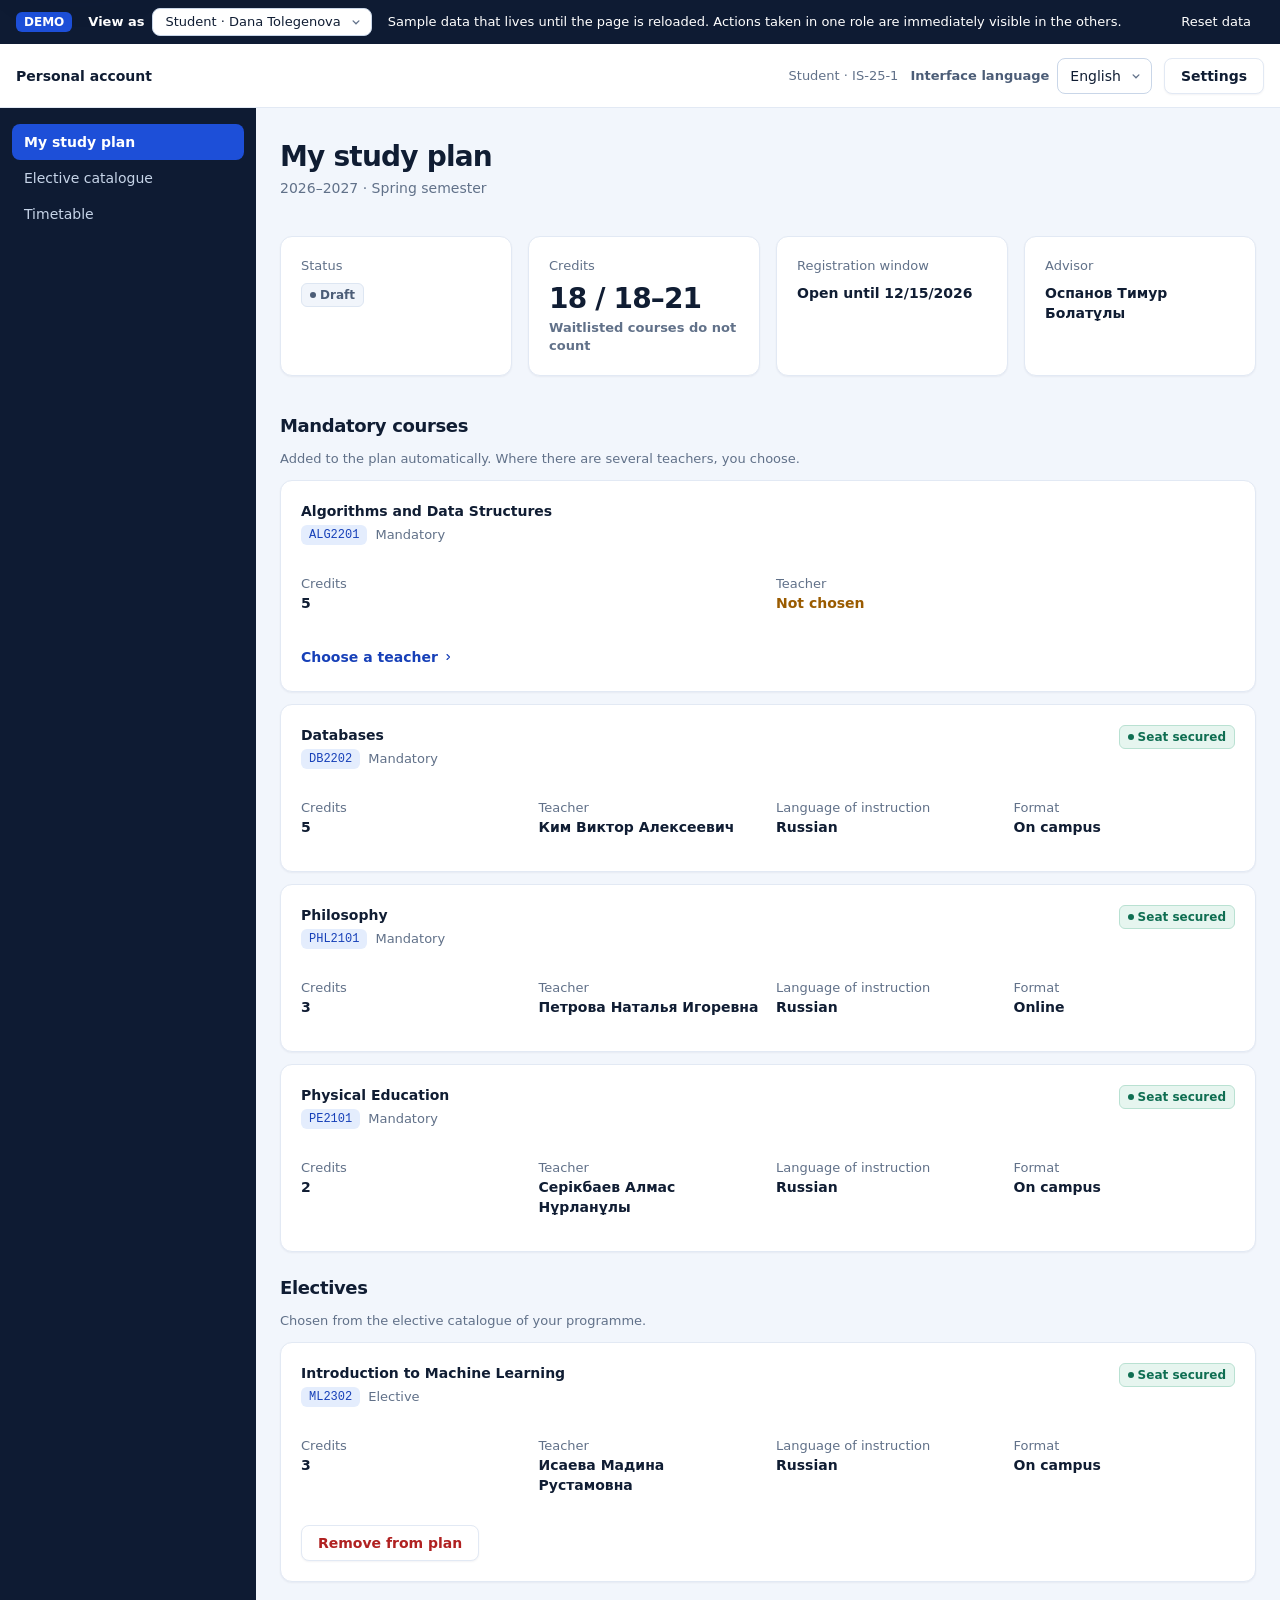
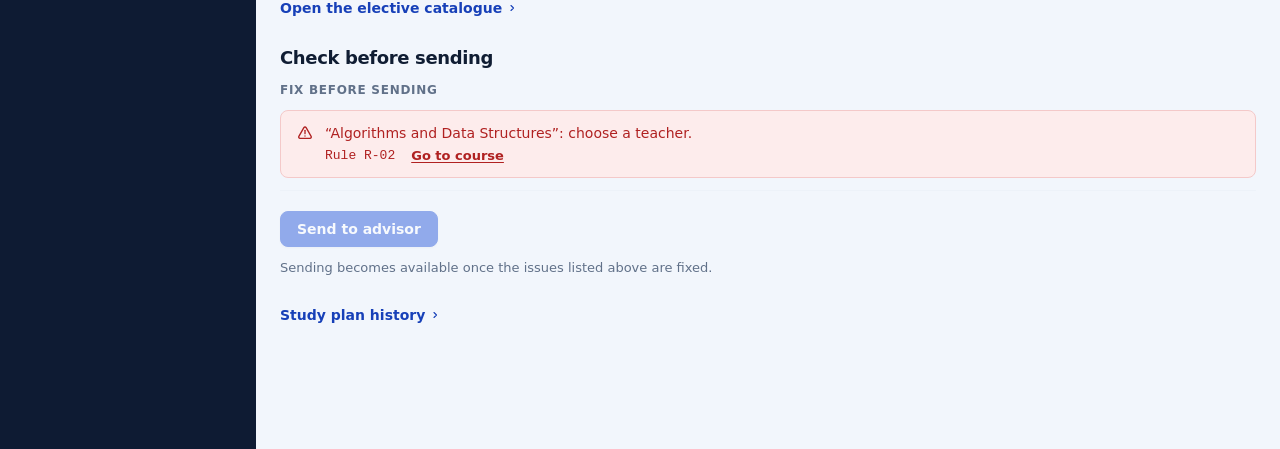
==== commit d72b301f: "'commit'" ====
--- a/index.html
+++ b/index.html
@@ -4,9 +4,8 @@
     <meta charset="UTF-8" />
     <meta name="viewport" content="width=device-width, initial-scale=1" />
     <title>ЦСО · демо</title>
-    <base href="/ems-2.0/">
-    <script type="module" crossorigin src="./assets/index-IsOqkJ5_.js"></script>
-    <link rel="stylesheet" crossorigin href="./assets/style-BIUTLBy3.css">
+    <script type="module" crossorigin src="./assets/index-DXyGjRxG.js"></script>
+    <link rel="stylesheet" crossorigin href="./assets/style-5XSOkFM2.css">
   </head>
   <body>
     <div id="root"></div>
--- a/assets/style-5XSOkFM2.css
+++ b/assets/style-5XSOkFM2.css
@@ -0,0 +1,2 @@
+.ds-spinner{border-radius:var(--ds-radius-full);border:2px solid;border-top-color:#0000;flex:none;animation:.7s linear infinite ds-spin;display:inline-block}.ds-spinner--sm{width:var(--ds-icon-sm-size);height:var(--ds-icon-sm-size)}.ds-spinner--md{width:var(--ds-icon-md-size);height:var(--ds-icon-md-size)}.ds-spinner--lg{width:var(--ds-icon-lg-size);height:var(--ds-icon-lg-size)}.ds-spinner__label{clip-path:inset(50%);white-space:nowrap;width:1px;height:1px;position:absolute;overflow:hidden}@keyframes ds-spin{to{transform:rotate(360deg)}}@media (prefers-reduced-motion:reduce){.ds-spinner{opacity:.45;border-top-color:currentColor;animation:none!important}}.ds-btn{justify-content:center;align-items:center;gap:var(--ds-space-s2);min-height:var(--ds-ctl);padding:0 var(--ds-space-s4);border-radius:var(--ds-radius-ctl);font-family:var(--ds-font-ui);font-size:var(--ds-text-control-size);line-height:var(--ds-text-control-line);font-weight:var(--ds-text-control-weight);cursor:pointer;transition:background-color var(--ds-duration-fast) var(--ds-easing), border-color var(--ds-duration-fast) var(--ds-easing);border:1px solid #0000;display:inline-flex}.ds-btn--sm{min-height:var(--ds-size-control-sm);padding:0 var(--ds-space-s3);font-size:var(--ds-text-control-sm-size);line-height:var(--ds-text-control-sm-line);font-weight:var(--ds-text-control-sm-weight)}.ds-btn--block{width:100%;display:flex}.ds-btn__icon{width:var(--ds-icon-sm-size);height:var(--ds-icon-sm-size);flex:none;justify-content:center;align-items:center;display:inline-flex}.ds-btn__icon>svg{width:100%;height:100%}.ds-btn__label{white-space:nowrap}.ds-btn:disabled{opacity:.45;cursor:not-allowed}.ds-btn--primary{background:var(--ds-color-acc);border-color:var(--ds-color-acc);color:var(--ds-color-on-acc);box-shadow:var(--ds-elevation-1)}.ds-btn--primary:not(:disabled):hover,.ds-btn--primary:not(:disabled):active{background:var(--ds-color-acc-hover);border-color:var(--ds-color-acc-hover)}.ds-btn--secondary{background:var(--ds-color-surface);border-color:var(--ds-color-line);color:var(--ds-color-fg);box-shadow:var(--ds-elevation-1)}.ds-btn--secondary:not(:disabled):hover,.ds-btn--secondary:not(:disabled):active{background:var(--ds-color-hover);border-color:var(--ds-color-line-strong)}.ds-btn--quiet{color:var(--ds-color-fg);background:0 0;border-color:#0000;font-weight:500}.ds-btn--quiet:not(:disabled):hover,.ds-btn--quiet:not(:disabled):active{background:var(--ds-color-hover-strong)}.ds-btn--danger{background:var(--ds-color-surface);border-color:var(--ds-color-line);color:var(--ds-color-danger);box-shadow:var(--ds-elevation-1)}.ds-btn--danger:not(:disabled):hover,.ds-btn--danger:not(:disabled):active{background:var(--ds-color-danger-bg);border-color:var(--ds-color-danger)}.ds-btn--dangerSolid{background:var(--ds-color-danger);border-color:var(--ds-color-danger);color:var(--ds-color-on-danger);box-shadow:var(--ds-elevation-1)}.ds-btn--dangerSolid:not(:disabled):hover,.ds-btn--dangerSolid:not(:disabled):active{background:var(--ds-color-danger-hover);border-color:var(--ds-color-danger-hover)}.ds-icobtn{width:var(--ds-size-icon-button);height:var(--ds-size-icon-button);border-radius:var(--ds-radius-ctl);color:var(--ds-color-fg2);cursor:pointer;transition:background-color var(--ds-duration-fast) var(--ds-easing);background:0 0;border:1px solid #0000;flex:none;justify-content:center;align-items:center;padding:0;display:inline-flex}.ds-icobtn>span,.ds-icobtn svg{width:var(--ds-icon-md-size);height:var(--ds-icon-md-size)}.ds-icobtn--dense{width:var(--ds-size-avatar-xs);height:var(--ds-size-avatar-xs)}.ds-icobtn:not(:disabled):hover,.ds-icobtn:not(:disabled):active{background:var(--ds-color-hover-strong);color:var(--ds-color-fg)}.ds-icobtn:disabled{opacity:.45;cursor:not-allowed}.ds-select{gap:var(--ds-space-s2);flex-direction:column;min-width:0;display:inline-flex}.ds-select__label{font-size:var(--ds-text-label-size);line-height:var(--ds-text-label-line);font-weight:var(--ds-text-label-weight);color:var(--ds-color-fg2)}.ds-select__label--hidden{clip-path:inset(50%);white-space:nowrap;width:1px;height:1px;margin:-1px;position:absolute;overflow:hidden}.ds-select__anchor{min-width:0;position:relative}.ds-select__trigger{align-items:center;gap:var(--ds-space-s2);width:100%;min-width:0;min-height:var(--ds-ctl);padding:0 var(--ds-space-s2) 0 var(--ds-space-s3);border:1px solid var(--ds-color-line-strong);border-radius:var(--ds-radius-ctl);background:var(--ds-color-surface);color:var(--ds-color-fg);font-size:var(--ds-text-body-size);line-height:var(--ds-text-body-line);text-align:left;cursor:pointer;transition:border-color var(--ds-duration-fast) var(--ds-easing);display:flex}.ds-select--sm .ds-select__trigger{min-height:var(--ds-size-control-sm);font-size:var(--ds-text-control-sm-size);line-height:var(--ds-text-control-sm-line)}.ds-select__trigger:not(:disabled):hover{border-color:var(--ds-color-acc-ring)}.ds-select__trigger[aria-expanded=true]{border-color:var(--ds-color-acc)}.ds-select__trigger:disabled{background:var(--ds-color-sunken);border-color:var(--ds-color-line);color:var(--ds-color-fg3);cursor:not-allowed}.ds-select__value{text-overflow:ellipsis;white-space:nowrap;flex:auto;min-width:0;overflow:hidden}.ds-select__icon{width:var(--ds-icon-md-size);height:var(--ds-icon-md-size);flex:none;display:inline-flex}.ds-select__icon>svg{width:100%;height:100%}.ds-select__chevron{width:var(--ds-icon-sm-size);height:var(--ds-icon-sm-size);color:var(--ds-color-fg3);transition:transform var(--ds-duration-base) var(--ds-easing);flex:none}.ds-select__trigger[aria-expanded=true] .ds-select__chevron{transform:rotate(180deg)}.ds-select__list{z-index:var(--ds-z-popover);min-width:max(100%, var(--ds-layout-popover-min));overscroll-behavior:contain;max-width:min(92vw,24rem);max-height:18rem;padding:var(--ds-space-s2);border:1px solid var(--ds-color-line);border-radius:var(--ds-radius-surf);background:var(--ds-color-surface);box-shadow:var(--ds-elevation-overlay);position:absolute;overflow-y:auto}.ds-select__list[hidden]{display:none}.ds-select__list[data-placement=bottom]{top:calc(100% + var(--ds-space-s2))}.ds-select__list[data-placement=top]{bottom:calc(100% + var(--ds-space-s2))}.ds-select__list--start{left:0}.ds-select__list--end{right:0}.ds-select__option{align-items:center;gap:var(--ds-space-s2);min-height:var(--ds-size-nav-item);padding:var(--ds-space-s1) var(--ds-space-s3);border-radius:var(--ds-radius-ctl);color:var(--ds-color-fg);font-size:var(--ds-text-body-size);line-height:var(--ds-text-body-line);cursor:pointer;display:flex}.ds-select__option[data-active=true]{background:var(--ds-color-acc-soft)}.ds-select__option[aria-selected=true]{color:var(--ds-color-acc-fg);font-weight:var(--ds-text-body-strong-weight)}.ds-select__option[aria-disabled=true]{color:var(--ds-color-fg3);cursor:not-allowed}.ds-select__check{width:var(--ds-icon-sm-size);height:var(--ds-icon-sm-size);color:var(--ds-color-acc-fg);flex:none;display:inline-flex}.ds-select__check>svg{width:100%;height:100%}.ds-select--inline{flex-direction:row;align-items:center}.ds-select--inline .ds-select__label{white-space:nowrap;flex:none}.ds-select--inline .ds-select__anchor{flex:auto}.ds-status{align-items:center;gap:var(--ds-space-s1);min-height:var(--ds-size-badge);padding:0 var(--ds-space-s2);border-radius:var(--ds-radius-sm);font-size:var(--ds-text-badge-size);line-height:var(--ds-text-badge-line);font-weight:var(--ds-text-badge-weight);white-space:nowrap;border:1px solid;display:inline-flex}.ds-status__dot{width:var(--ds-size-status-dot);height:var(--ds-size-status-dot);border-radius:var(--ds-radius-full);background:currentColor;flex:none}.ds-status--draft{color:var(--ds-status-draft-fg);background:var(--ds-status-draft-bg);border-color:var(--ds-status-draft-border)}.ds-status--review{color:var(--ds-status-review-fg);background:var(--ds-status-review-bg);border-color:var(--ds-status-review-border)}.ds-status--ok{color:var(--ds-status-ok-fg);background:var(--ds-status-ok-bg);border-color:var(--ds-status-ok-border)}.ds-status--rej{color:var(--ds-status-rej-fg);background:var(--ds-status-rej-bg);border-color:var(--ds-status-rej-border)}.ds-status--late{color:var(--ds-status-late-fg);background:var(--ds-status-late-bg);border-color:var(--ds-status-late-border)}.ds-status--arch{color:var(--ds-status-arch-fg);background:var(--ds-status-arch-bg);border-color:var(--ds-status-arch-border)}.ds-status--lock{color:var(--ds-status-lock-fg);background:var(--ds-status-lock-bg);border-color:var(--ds-status-lock-border)}.ds-vh{clip-path:inset(50%);white-space:nowrap;border:0;width:1px;height:1px;margin:-1px;padding:0;position:absolute;overflow:hidden}.ds-vh--focusable:focus-within{clip-path:none;white-space:normal;width:auto;height:auto;margin:0;position:static;overflow:visible}.ds-state{text-align:center;padding:var(--ds-space-s10) var(--ds-space-s6);flex-direction:column;align-items:center;display:flex}.ds-state__plate{width:48px;height:48px;margin-bottom:var(--ds-space-s3);border:1px solid var(--ds-color-acc-ring);border-radius:var(--ds-radius-surf);background:var(--ds-color-acc-soft);color:var(--ds-color-acc-fg);justify-content:center;align-items:center;display:flex}.ds-state--danger .ds-state__plate{border-color:var(--ds-status-rej-border);background:var(--ds-color-danger-bg);color:var(--ds-color-danger)}.ds-state__plate svg{width:var(--ds-icon-lg-size);height:var(--ds-icon-lg-size)}.ds-state__title{font-size:var(--ds-text-title-md-size);line-height:var(--ds-text-title-md-line);font-weight:var(--ds-text-title-md-weight);color:var(--ds-color-fg);margin:0}.ds-state__text{max-width:420px;margin-top:var(--ds-space-s1);font-size:var(--ds-text-body-size);line-height:var(--ds-text-body-line);color:var(--ds-color-fg3)}.ds-state__actions{justify-content:center;gap:var(--ds-space-s2);margin-top:var(--ds-space-s4);flex-wrap:wrap;display:flex}.ds-state__tech{align-items:center;gap:var(--ds-space-s1);margin-top:var(--ds-space-s4);padding:var(--ds-space-s1) var(--ds-space-s3);border:1px solid var(--ds-color-line);border-radius:var(--ds-radius-sm);background:var(--ds-color-sunken);color:var(--ds-color-fg3);display:flex}.ds-state__code{font-family:var(--ds-font-mono);font-size:var(--ds-text-mono-xs-size);line-height:var(--ds-text-mono-xs-line);font-variant-numeric:tabular-nums}.ds-state__copied{font-size:var(--ds-text-caption-sm-size);line-height:var(--ds-text-caption-sm-line);color:var(--ds-status-ok-fg)}.ds-notice{align-items:flex-start;gap:var(--ds-space-s3);padding:var(--ds-space-s3) var(--ds-space-s4);border-radius:var(--ds-radius-ctl);border:1px solid;display:flex}.ds-notice__body{gap:var(--ds-space-s0);flex-direction:column;flex:1;min-width:0;display:flex}.ds-notice__title{font-size:var(--ds-text-body-strong-size);line-height:var(--ds-text-body-strong-line);font-weight:var(--ds-text-body-strong-weight)}.ds-notice__text{font-size:var(--ds-text-caption-size);line-height:var(--ds-text-caption-line)}.ds-notice__action{flex:none}.ds-notice--info{color:var(--ds-status-lock-fg);background:var(--ds-status-lock-bg);border-color:var(--ds-status-lock-border)}.ds-notice--warning{color:var(--ds-status-review-fg);background:var(--ds-status-review-bg);border-color:var(--ds-status-review-border)}.ds-notice--danger{color:var(--ds-status-rej-fg);background:var(--ds-status-rej-bg);border-color:var(--ds-status-rej-border)}.ds-cap{gap:var(--ds-space-s1);flex-direction:column;min-width:0;display:flex}.ds-cap__head{justify-content:space-between;align-items:baseline;gap:var(--ds-space-s2);display:flex}.ds-cap__label{font-size:var(--ds-text-caption-size);line-height:var(--ds-text-caption-line);color:var(--ds-color-fg3)}.ds-cap__value{font-family:var(--ds-font-mono);font-size:var(--ds-text-mono-sm-size);line-height:var(--ds-text-mono-sm-line);font-weight:var(--ds-text-mono-sm-weight);font-variant-numeric:tabular-nums;color:var(--ds-color-fg2);white-space:nowrap}.ds-cap__track{height:var(--ds-size-progress-track);border-radius:var(--ds-radius-xs);background:var(--ds-color-track);overflow:hidden}.ds-cap__fill{border-radius:inherit;background:var(--ds-color-acc);height:100%;display:block}.ds-cap__track--high .ds-cap__fill{background:var(--ds-status-review-fg)}.ds-cap__track--full .ds-cap__fill{background:var(--ds-color-danger)}@media (forced-colors:active){.ds-cap__track{border:1px solid canvastext}.ds-cap__fill{background:highlight}}.ds-field{gap:var(--ds-space-s2);flex-direction:column;min-width:0;display:flex}.ds-field__label{font-size:var(--ds-text-label-size);line-height:var(--ds-text-label-line);font-weight:var(--ds-text-label-weight);color:var(--ds-color-fg2)}.ds-field__label--hidden{clip-path:inset(50%);white-space:nowrap;width:1px;height:1px;position:absolute;overflow:hidden}.ds-field__required{color:var(--ds-color-danger)}.ds-input{width:100%;min-height:var(--ds-ctl);padding:0 var(--ds-space-s3);border:1px solid var(--ds-color-line-strong);border-radius:var(--ds-radius-ctl);background:var(--ds-color-surface);color:var(--ds-color-fg);font-size:var(--ds-text-body-size);line-height:var(--ds-text-body-line);transition:border-color var(--ds-duration-fast) var(--ds-easing)}.ds-input::placeholder{color:var(--ds-color-fg3)}.ds-input:hover:not(:disabled){border-color:var(--ds-color-acc-ring)}.ds-input:focus-visible{border-color:var(--ds-color-acc)}.ds-input[aria-invalid=true]{border-color:var(--ds-color-danger);background:var(--ds-color-danger-bg)}.ds-input:disabled{border-color:var(--ds-color-line);background:var(--ds-color-sunken);color:var(--ds-color-fg3)}.ds-input:read-only:not(:disabled){background:var(--ds-color-sunken);border-style:dashed}.ds-field__hint{font-size:var(--ds-text-caption-size);line-height:var(--ds-text-caption-line);color:var(--ds-color-fg3)}.ds-field__hint--error{color:var(--ds-color-danger)}.ds-skel{border-radius:var(--ds-radius-sm);background:linear-gradient(90deg, var(--ds-color-skeleton) 0%, var(--ds-color-skeleton-highlight) 50%, var(--ds-color-skeleton) 100%);inline-size:100%;animation:ds-skel-shimmer var(--ds-duration-shimmer) linear infinite;background-size:200% 100%;display:block}.ds-skel--line{block-size:var(--ds-size-skeleton-line)}.ds-skel--sub{block-size:var(--ds-size-skeleton-sub)}.ds-skel--block{block-size:var(--ds-size-badge);border-radius:var(--ds-radius-ctl)}@keyframes ds-skel-shimmer{0%{background-position:100% 0}to{background-position:-100% 0}}@media (prefers-reduced-motion:reduce){.ds-skel{background:var(--ds-color-skeleton);animation:none!important}}*,:before,:after{box-sizing:border-box}html{-webkit-text-size-adjust:100%}body{background:var(--ds-color-canvas);min-height:100vh;color:var(--ds-color-fg);font-family:var(--ds-font-ui);font-size:var(--ds-text-body-size);line-height:var(--ds-text-body-line);font-weight:var(--ds-text-body-weight);-webkit-font-smoothing:antialiased;margin:0}h1,h2,h3,h4,p,figure{margin:0}ul,ol{margin:0;padding:0;list-style:none}img,svg{max-width:100%;display:block}a{color:var(--ds-color-acc-fg);text-underline-offset:2px;text-decoration-thickness:1px}button,input,select,textarea{font:inherit;color:inherit}:focus-visible{outline:2px solid var(--ds-color-acc);outline-offset:2px}:focus:not(:focus-visible){outline:none}.ds-tabular{font-variant-numeric:tabular-nums}.ds-mono{font-family:var(--ds-font-mono);font-variant-numeric:tabular-nums}@media (prefers-reduced-motion:reduce){*,:before,:after{scroll-behavior:auto!important;transition-duration:1ms!important;animation-duration:1ms!important;animation-iteration-count:1!important}}.shell-context-single{font-size:var(--ds-text-caption-size);line-height:var(--ds-text-caption-line);color:var(--ds-color-fg3)}.shell-appearance{position:relative}.shell-appearance__panel{z-index:var(--ds-z-popover);gap:var(--ds-space-s4);width:min(320px, calc(100vw - 2 * var(--ds-space-s4)));margin-top:var(--ds-space-s2);padding:var(--ds-space-s5);border:1px solid var(--ds-color-line);border-radius:var(--ds-radius-surf);background:var(--ds-color-surface);box-shadow:var(--ds-elevation-overlay);flex-direction:column;display:flex;position:absolute;right:0}.shell-appearance__panel[hidden]{display:none}.shell-appearance__title{font-size:var(--ds-text-title-sm-size);line-height:var(--ds-text-title-sm-line);font-weight:var(--ds-text-title-sm-weight)}.shell-appearance__panel .ds-select{display:flex}.shell-range{align-items:stretch;gap:var(--ds-space-s2);flex-direction:column;display:flex}.shell-range__label{font-size:var(--ds-text-label-size);line-height:var(--ds-text-label-line);font-weight:var(--ds-text-label-weight);color:var(--ds-color-fg2)}.shell-range input[type=range]{width:100%;accent-color:var(--ds-color-acc)}.shell-range output{font-family:var(--ds-font-mono);font-size:var(--ds-text-mono-sm-size);color:var(--ds-color-fg3)}.shell-check{align-items:center;gap:var(--ds-space-s2);font-size:var(--ds-text-body-size);display:flex}.shell-check input[type=checkbox]{width:var(--ds-size-checkbox);height:var(--ds-size-checkbox);accent-color:var(--ds-color-acc)}@media (width<=759px){.shell__topbar-end>.ds-select>.ds-select__label{clip-path:inset(50%);white-space:nowrap;width:1px;height:1px;margin:-1px;position:absolute;overflow:hidden}}.shell{grid-template:"top""nav""content"1fr/1fr;min-height:100vh;display:grid}.shell__skip{top:var(--ds-space-s2);left:var(--ds-space-s2);z-index:var(--ds-z-toast);padding:var(--ds-space-s2) var(--ds-space-s4);border-radius:var(--ds-radius-ctl);background:var(--ds-color-surface);color:var(--ds-color-fg);box-shadow:var(--ds-elevation-overlay);position:absolute;transform:translateY(-200%)}.shell__skip:focus{transform:translateY(0)}.shell__topbar{justify-content:space-between;align-items:center;gap:var(--ds-space-s2) var(--ds-space-s4);min-height:var(--ds-layout-top-bar);padding:var(--ds-space-s2) var(--ds-space-s4);background:var(--ds-color-surface);border-bottom:1px solid var(--ds-color-line);flex-wrap:wrap;grid-area:top;display:flex}.shell__topbar-start,.shell__topbar-end{align-items:center;gap:var(--ds-space-s3);min-width:0;display:flex}.shell__topbar-end{flex-wrap:wrap;flex:auto;justify-content:flex-end}.shell__brand{min-width:0;font-size:var(--ds-text-title-sm-size);line-height:var(--ds-text-title-sm-line);font-weight:var(--ds-text-title-sm-weight);text-overflow:ellipsis;white-space:nowrap;overflow:hidden}.shell__nav{padding:var(--ds-space-s4) var(--ds-space-s3);background:var(--ds-color-nav);color:var(--ds-color-nav-fg);grid-area:nav;display:none}.shell[data-menu-open=true] .shell__nav{display:block}.shell__nav-group+.shell__nav-group{margin-top:var(--ds-space-s5);padding-top:var(--ds-space-s5);border-top:1px solid var(--ds-color-nav-divider)}.shell__nav-title{margin-bottom:var(--ds-space-s2);padding:0 var(--ds-space-s3);font-size:var(--ds-text-overline-sm-size);line-height:var(--ds-text-overline-sm-line);font-weight:var(--ds-text-overline-sm-weight);letter-spacing:var(--ds-text-overline-sm-tracking);text-transform:var(--ds-text-overline-sm-transform);color:var(--ds-color-nav-fg2);overflow-wrap:break-word}.shell__nav-link{min-height:var(--ds-size-nav-item);padding:var(--ds-space-s1) var(--ds-space-s3);border-radius:var(--ds-radius-ctl);color:var(--ds-color-nav-fg);font-size:var(--ds-text-body-size);line-height:var(--ds-text-body-line);align-items:center;text-decoration:none;display:flex}.shell__nav-link:hover{background:var(--ds-color-nav2)}.shell__nav-link--active{background:var(--ds-color-nav-active-bg);color:var(--ds-color-nav-active-fg);font-weight:var(--ds-text-body-strong-weight)}.shell__menu-toggle{display:inline-flex}.shell__content{width:100%;min-width:0;max-width:var(--ds-layout-content-max);padding:var(--ds-space-s5) var(--ds-space-s4);grid-area:content}.shell__content:focus{outline:none}@media (width>=760px){.shell{grid-template-columns:var(--ds-layout-sidebar) minmax(0, 1fr);grid-template-rows:auto 1fr;grid-template-areas:"top top""nav content"}.shell__nav,.shell[data-menu-open=true] .shell__nav{display:block}.shell__menu-toggle{display:none}.shell__content{padding:var(--ds-space-s7) var(--ds-space-s6)}}.pg-page{gap:var(--ds-space-s6);padding-bottom:var(--ds-space-s10);flex-direction:column;display:flex}.pg-head{gap:var(--ds-space-s1);flex-direction:column;display:flex}.pg-title{font-size:var(--ds-text-h1-compact-size);line-height:var(--ds-text-h1-compact-line);font-weight:var(--ds-text-h1-compact-weight);letter-spacing:var(--ds-text-h1-compact-tracking);overflow-wrap:anywhere}.pg-sub{font-size:var(--ds-text-body-size);line-height:var(--ds-text-body-line);color:var(--ds-color-fg3)}.pg-section{gap:var(--ds-space-s3);flex-direction:column;display:flex}.pg-section__title{font-size:var(--ds-text-title-lg-size);line-height:var(--ds-text-title-lg-line);font-weight:var(--ds-text-title-lg-weight);letter-spacing:var(--ds-text-title-lg-tracking)}.pg-section__hint,.pg-hint{font-size:var(--ds-text-caption-size);line-height:var(--ds-text-caption-line);color:var(--ds-color-fg3)}.pg-subtitle{font-size:var(--ds-text-overline-size);line-height:var(--ds-text-overline-line);font-weight:var(--ds-text-overline-weight);letter-spacing:var(--ds-text-overline-tracking);text-transform:var(--ds-text-overline-transform);color:var(--ds-color-fg3)}.pg-muted{color:var(--ds-color-fg3)}.pg-attention{color:var(--ds-status-review-fg);font-weight:var(--ds-text-body-strong-weight)}.pg-empty{padding:var(--ds-space-s5);border:1px dashed var(--ds-color-line-strong);border-radius:var(--ds-radius-surf);color:var(--ds-color-fg3);text-align:center}.pg-link{align-items:center;gap:var(--ds-space-s1);min-height:var(--ds-size-control-sm);font-weight:var(--ds-text-control-weight);color:var(--ds-color-acc-fg);text-decoration:none;display:inline-flex}.pg-link:hover{text-decoration:underline}.pg-link svg{width:var(--ds-icon-xs-size);height:var(--ds-icon-xs-size);flex:none}.pg-link--back{color:var(--ds-color-fg2);font-weight:var(--ds-text-body-weight)}.pg-backlinks{gap:var(--ds-space-s1) var(--ds-space-s5);flex-wrap:wrap;display:flex}.pg-code{padding:var(--ds-space-s0) var(--ds-space-s2);border-radius:var(--ds-radius-sm);background:var(--ds-color-acc-soft);color:var(--ds-color-acc-fg);font-family:var(--ds-font-mono);font-size:var(--ds-text-mono-sm-size);line-height:var(--ds-text-mono-sm-line);font-weight:var(--ds-text-mono-sm-weight);font-variant-numeric:tabular-nums;white-space:nowrap;display:inline-block}.pg-summary__grid{gap:var(--ds-space-s4);grid-template-columns:repeat(auto-fit,minmax(min(13rem,100%),1fr));display:grid}.pg-summary__cell{gap:var(--ds-space-s2);padding:var(--ds-space-s5);border:1px solid var(--ds-color-line);border-radius:var(--ds-radius-surf);background:var(--ds-color-surface);box-shadow:var(--ds-elevation-1);flex-direction:column;display:flex}.pg-summary__cell dt{font-size:var(--ds-text-caption-size);line-height:var(--ds-text-caption-line);color:var(--ds-color-fg3)}.pg-summary__cell dd{align-items:flex-start;gap:var(--ds-space-s1);font-weight:var(--ds-text-body-strong-weight);flex-direction:column;margin:0;display:flex}.pg-metric{font-size:var(--ds-text-metric-size);line-height:var(--ds-text-metric-line);font-weight:var(--ds-text-metric-weight);letter-spacing:var(--ds-text-metric-tracking);font-variant-numeric:tabular-nums}.pg-metric--out{color:var(--ds-color-danger)}.pg-list{gap:var(--ds-space-s3);flex-direction:column;display:flex}.pg-grid{gap:var(--ds-space-s4);grid-template-columns:repeat(auto-fill,minmax(min(20rem,100%),1fr));display:grid}.pg-grid>li{display:flex}.pg-card,.pg-panel{gap:var(--ds-space-s4);min-width:0;padding:var(--ds-space-s5);border:1px solid var(--ds-color-line);border-radius:var(--ds-radius-surf);background:var(--ds-color-surface);box-shadow:var(--ds-elevation-1);flex-direction:column;display:flex}.pg-card{width:100%;scroll-margin-block:var(--ds-space-s9)}.pg-card--selected{border-color:var(--ds-color-acc-ring);background:var(--ds-color-acc-soft)}.pg-card--skeleton{gap:var(--ds-space-s3)}.pg-card__head{justify-content:space-between;align-items:flex-start;gap:var(--ds-space-s2) var(--ds-space-s3);flex-wrap:wrap;display:flex}.pg-card__titles{gap:var(--ds-space-s1);flex-direction:column;flex:14rem;min-width:0;display:flex}.pg-card__title{font-size:var(--ds-text-title-sm-size);line-height:var(--ds-text-title-sm-line);font-weight:var(--ds-text-title-sm-weight);overflow-wrap:anywhere}.pg-card__meta{align-items:center;gap:var(--ds-space-s1) var(--ds-space-s2);font-size:var(--ds-text-caption-size);line-height:var(--ds-text-caption-line);color:var(--ds-color-fg3);flex-wrap:wrap;display:flex}.pg-card__text{max-width:80ch;font-size:var(--ds-text-body-long-size);line-height:var(--ds-text-body-long-line);color:var(--ds-color-fg2)}.pg-card__actions{align-items:flex-start;gap:var(--ds-space-s3) var(--ds-space-s5);flex-wrap:wrap;margin-top:auto;display:flex}.pg-card__actions--end{justify-content:flex-end}.pg-card:focus-visible{outline:2px solid var(--ds-color-acc);outline-offset:2px}.pg-kv{gap:var(--ds-space-s3) var(--ds-space-s4);grid-template-columns:repeat(auto-fit,minmax(min(9rem,100%),1fr));display:grid}.pg-kv dt{font-size:var(--ds-text-caption-size);line-height:var(--ds-text-caption-line);color:var(--ds-color-fg3)}.pg-kv dd{font-weight:var(--ds-text-body-strong-weight);overflow-wrap:anywhere;margin:0}.pg-notes{gap:var(--ds-space-s1);font-size:var(--ds-text-caption-size);line-height:var(--ds-text-caption-line);color:var(--ds-color-fg2);flex-direction:column;display:flex}.pg-confirm{align-items:flex-start;gap:var(--ds-space-s3);flex-direction:column;display:flex}.pg-confirm__panel{gap:var(--ds-space-s2);width:100%;max-width:36rem;padding:var(--ds-space-s4) var(--ds-space-s5);border:1px solid var(--ds-color-line);border-radius:var(--ds-radius-ctl);background:var(--ds-color-surface2);border-left-width:3px;flex-direction:column;display:flex}.pg-confirm__panel[hidden]{display:none}.pg-confirm__panel--danger{border-left-color:var(--ds-color-danger)}.pg-confirm__panel--primary{border-left-color:var(--ds-color-acc)}.pg-confirm__title{font-size:var(--ds-text-title-sm-size);line-height:var(--ds-text-title-sm-line);font-weight:var(--ds-text-title-sm-weight)}.pg-confirm__text{font-size:var(--ds-text-caption-size);line-height:var(--ds-text-caption-line);color:var(--ds-color-fg2)}.pg-confirm__actions{justify-content:flex-end;gap:var(--ds-space-s2);margin-top:var(--ds-space-s2);flex-wrap:wrap;display:flex}.pg-toolbar{align-items:flex-end;gap:var(--ds-space-s4);flex-wrap:wrap;display:flex}.pg-toolbar__search{flex:17.5rem;min-width:0}.pg-found{font-size:var(--ds-text-caption-size);line-height:var(--ds-text-caption-line);color:var(--ds-color-fg3)}.pg-timeline{border:1px solid var(--ds-color-line);border-radius:var(--ds-radius-surf);background:var(--ds-color-surface);box-shadow:var(--ds-elevation-1);flex-direction:column;display:flex}.pg-event{gap:var(--ds-space-s1) var(--ds-space-s5);padding:var(--ds-space-s3) var(--ds-space-s5);grid-template-columns:1fr;display:grid}.pg-event+.pg-event{border-top:1px solid var(--ds-color-line-soft)}.pg-event__time{font-family:var(--ds-font-mono);font-size:var(--ds-text-mono-sm-size);line-height:var(--ds-text-mono-sm-line);font-variant-numeric:tabular-nums;color:var(--ds-color-fg3)}.pg-event__body{gap:var(--ds-space-s1);flex-direction:column;min-width:0;display:flex}.pg-event__title{font-weight:var(--ds-text-body-strong-weight)}.pg-event__actor{font-size:var(--ds-text-caption-size);line-height:var(--ds-text-caption-line);color:var(--ds-color-fg3)}@media (width>=760px){.pg-title{font-size:var(--ds-text-h1-size);line-height:var(--ds-text-h1-line);font-weight:var(--ds-text-h1-weight);letter-spacing:var(--ds-text-h1-tracking)}.pg-event{grid-template-columns:11rem 1fr}}.dep-warn{color:var(--ds-status-review-fg)}.dep-bad{color:var(--ds-color-danger)}.dep-offerings{flex-direction:column;display:flex}.dep-offering{gap:var(--ds-space-s3) var(--ds-space-s5);padding:var(--ds-space-s3) 0;border-top:1px solid var(--ds-color-line-soft);grid-template-columns:1fr;align-items:center;display:grid}.dep-offering__main{gap:var(--ds-space-s1);flex-direction:column;min-width:0;display:flex}.dep-offering__name{font-weight:var(--ds-text-body-strong-weight)}.dep-offering__demand{gap:var(--ds-space-s1);flex-direction:column;display:flex}.dep-offering__status{align-items:center;gap:var(--ds-space-s2);flex-wrap:wrap;display:flex}.dep-offering__form{grid-column:1/-1}.dep-form__grid{gap:var(--ds-space-s4);grid-template-columns:repeat(auto-fit,minmax(min(12rem,100%),1fr));align-items:start;display:grid}.dep-form__grid .ds-select{display:flex}.dep-lessons{flex-direction:column;display:flex}.dep-lesson{gap:var(--ds-space-s0);padding:var(--ds-space-s2) 0 var(--ds-space-s2) var(--ds-space-s3);border-left:3px solid var(--ds-color-acc);flex-direction:column;display:flex}.dep-lesson+.dep-lesson{margin-top:var(--ds-space-s2)}.dep-lesson--bad{border-left-color:var(--ds-status-rej-fg)}.dep-lesson__when{font-family:var(--ds-font-mono);font-size:var(--ds-text-mono-sm-size);line-height:var(--ds-text-mono-sm-line);color:var(--ds-color-fg2)}@media (width>=760px){.dep-offering{grid-template-columns:minmax(12rem,1.2fr) minmax(12rem,1fr) auto}}.adm-toolbar{justify-content:space-between}.adm-toolbar__end{flex:auto;justify-content:flex-end;display:flex}.adm-row{align-items:center;gap:var(--ds-space-s3) var(--ds-space-s5);grid-template-columns:1fr;display:grid}.adm-row__who{gap:var(--ds-space-s1);flex-direction:column;min-width:0;display:flex}.adm-row__facts{gap:var(--ds-space-s2) var(--ds-space-s6);flex-wrap:wrap;display:flex}.adm-row__facts dt{font-size:var(--ds-text-caption-size);line-height:var(--ds-text-caption-line);color:var(--ds-color-fg3)}.adm-row__facts dd{font-weight:var(--ds-text-body-strong-weight);margin:0}.adm-ok{color:var(--ds-status-ok-fg)}.adm-warning{color:var(--ds-status-review-fg)}.adm-danger{color:var(--ds-color-danger)}.adm-check{align-items:flex-start;gap:var(--ds-space-s3);padding:var(--ds-space-s3) var(--ds-space-s4);border-radius:var(--ds-radius-ctl);border:1px solid;display:flex}.adm-check__icon{width:var(--ds-icon-md-size);height:var(--ds-icon-md-size);margin-top:var(--ds-space-s0);flex:none;display:inline-flex}.adm-rule{font-family:var(--ds-font-mono);font-size:var(--ds-text-caption-size);line-height:var(--ds-text-caption-line);white-space:nowrap}.adm-check--error{color:var(--ds-status-rej-fg);background:var(--ds-status-rej-bg);border-color:var(--ds-status-rej-border)}.adm-check--warning{color:var(--ds-status-review-fg);background:var(--ds-status-review-bg);border-color:var(--ds-status-review-border)}.adm-check--ok{color:var(--ds-status-ok-fg);background:var(--ds-status-ok-bg);border-color:var(--ds-status-ok-border)}.adm-funnel{height:var(--ds-space-s4);border-radius:var(--ds-radius-xs);background:var(--ds-color-track);display:flex;overflow:hidden}.adm-funnel__part{flex-basis:0;min-width:2px}.adm-swatch{width:var(--ds-icon-xs-size);height:var(--ds-icon-xs-size);margin-right:var(--ds-space-s2);border-radius:var(--ds-radius-xs);vertical-align:baseline;display:inline-block}.adm-swatch--notStarted{background:var(--ds-dataviz-negative)}.adm-swatch--draft{background:var(--ds-dataviz-muted)}.adm-swatch--submitted{background:var(--ds-dataviz-warning)}.adm-swatch--approved{background:var(--ds-dataviz-positive)}@media (width>=760px){.adm-row{grid-template-columns:minmax(12rem,1.4fr) auto minmax(14rem,1.6fr) auto}}.adm-params{gap:var(--ds-space-s4);grid-template-columns:repeat(auto-fit,minmax(min(13rem,100%),1fr));align-items:start;display:grid}.adm-tree{gap:var(--ds-space-s2);flex-direction:column;display:flex}.adm-tree .adm-tree{margin-top:var(--ds-space-s2);margin-left:var(--ds-space-s3);padding-left:var(--ds-space-s4);border-left:1px solid var(--ds-color-line)}.adm-unit__row{gap:var(--ds-space-s2) var(--ds-space-s5);padding:var(--ds-space-s2) var(--ds-space-s3);border-radius:var(--ds-radius-ctl);background:var(--ds-color-surface2);grid-template-columns:1fr;align-items:center;display:grid}.adm-unit__who{gap:var(--ds-space-s0);flex-direction:column;min-width:0;display:flex}.adm-unit__editor{max-width:none;margin-top:var(--ds-space-s2)}.adm-students{padding-left:var(--ds-space-s5);flex-direction:column;list-style:decimal;display:flex}.adm-student{padding:var(--ds-space-s1) 0;border-bottom:1px solid var(--ds-color-line-soft)}.adm-student>*{vertical-align:middle}.adm-student__name{min-width:min(20rem,100%);margin-right:var(--ds-space-s3);display:inline-block}.adm-student__move{align-items:center;gap:var(--ds-space-s2);flex-wrap:wrap;display:inline-flex}@media (width>=760px){.adm-unit__row{grid-template-columns:minmax(14rem,1.5fr) minmax(10rem,1fr) auto}}.dsp-good{color:var(--ds-status-ok-fg)}.dsp-bad{color:var(--ds-color-danger)}.dsp-warn{color:var(--ds-status-review-fg)}.dsp-links{gap:var(--ds-space-s2) var(--ds-space-s6);flex-wrap:wrap;display:flex}.dsp-score{font-family:var(--ds-font-mono);font-variant-numeric:tabular-nums}.dsp-steps{gap:var(--ds-space-s2);margin-top:var(--ds-space-s2);flex-wrap:wrap;display:flex}.dsp-step{align-items:center;gap:var(--ds-space-s2);min-height:var(--ds-size-avatar-md);padding:0 var(--ds-space-s3) 0 var(--ds-space-s1);border:1px solid var(--ds-color-line);border-radius:var(--ds-radius-full);font-size:var(--ds-text-caption-size);line-height:var(--ds-text-caption-line);color:var(--ds-color-fg3);display:inline-flex}.dsp-step__node{width:var(--ds-size-checkbox);height:var(--ds-size-checkbox);border-radius:var(--ds-radius-full);background:var(--ds-color-acc-soft);color:var(--ds-color-acc-fg);font-family:var(--ds-font-mono);font-size:var(--ds-text-mono-xs-size);justify-content:center;align-items:center;display:inline-flex}.dsp-step--done{border-color:var(--ds-status-ok-border);color:var(--ds-status-ok-fg)}.dsp-step--done .dsp-step__node{background:var(--ds-status-ok-bg);color:var(--ds-status-ok-fg)}.dsp-step--current{border-color:var(--ds-color-acc);color:var(--ds-color-fg);font-weight:var(--ds-text-body-strong-weight)}.dsp-step--current .dsp-step__node{background:var(--ds-color-acc);color:var(--ds-color-on-acc)}.dsp-split{gap:var(--ds-space-s5);grid-template-columns:minmax(0,1fr);align-items:start;display:grid}.dsp-gridwrap{border:1px solid var(--ds-color-line);border-radius:var(--ds-radius-surf);background:var(--ds-color-surface);box-shadow:var(--ds-elevation-1);position:relative;overflow-x:auto}.dsp-grid{border-collapse:collapse;table-layout:fixed;width:100%;min-width:48rem}.dsp-grid th,.dsp-grid td{padding:var(--ds-space-s1);border-bottom:1px solid var(--ds-color-line-soft);vertical-align:top}.dsp-grid thead th{padding:var(--ds-space-s2);background:var(--ds-color-surface2);border-bottom:1px solid var(--ds-color-line);font-size:var(--ds-text-overline-size);line-height:var(--ds-text-overline-line);font-weight:var(--ds-text-overline-weight);letter-spacing:var(--ds-text-overline-tracking);text-transform:var(--ds-text-overline-transform);color:var(--ds-color-fg3);text-align:left}.dsp-grid__time{text-align:left;width:6rem}.dsp-grid__slot{font-size:var(--ds-text-overline-size);line-height:var(--ds-text-overline-line);font-weight:var(--ds-text-overline-weight);letter-spacing:var(--ds-text-overline-tracking);text-transform:var(--ds-text-overline-transform);color:var(--ds-color-fg3);display:block}.dsp-grid__hours{font-family:var(--ds-font-mono);font-size:var(--ds-text-mono-xs-size);line-height:var(--ds-text-mono-xs-line);color:var(--ds-color-fg2);font-weight:400;display:block}.dsp-grid__cell{height:4.5rem}.dsp-grid__cell--drop{outline:1px dashed var(--ds-color-acc-ring);outline-offset:-3px}.dsp-chip{align-items:flex-start;gap:var(--ds-space-s0);width:100%;padding:var(--ds-space-s2);border:1px solid #0000;border-left:3px solid var(--ds-color-acc);border-radius:var(--ds-radius-ctl);background:var(--ds-color-acc-soft);color:var(--ds-color-fg);text-align:left;cursor:pointer;flex-direction:column;display:flex}.dsp-chip+.dsp-chip{margin-top:var(--ds-space-s1)}.dsp-chip[draggable=true]{cursor:grab}.dsp-chip:hover{background:var(--ds-color-acc-soft-hover)}.dsp-chip--lab{border-left-color:var(--ds-status-ok-fg);background:var(--ds-status-ok-bg)}.dsp-chip--conflict{border-left-color:var(--ds-status-rej-fg);background:var(--ds-status-rej-bg)}.dsp-chip--selected{border-color:var(--ds-color-acc);box-shadow:var(--ds-focus-ring)}.dsp-chip__title{font-size:var(--ds-text-badge-size);line-height:var(--ds-text-badge-line);font-weight:var(--ds-text-title-sm-weight);color:var(--ds-color-acc-fg)}.dsp-chip__meta{font-size:var(--ds-text-caption-sm-size);line-height:var(--ds-text-caption-sm-line);color:var(--ds-color-fg2)}.dsp-chip__flags{gap:var(--ds-space-s1);flex-wrap:wrap;display:flex}.dsp-flag{align-items:center;gap:var(--ds-space-s0);font-size:var(--ds-text-caption-sm-size);line-height:var(--ds-text-caption-sm-line);font-weight:var(--ds-text-badge-weight);color:var(--ds-status-lock-fg);display:inline-flex}.dsp-flag svg{width:var(--ds-icon-xs-size);height:var(--ds-icon-xs-size)}.dsp-flag--bad{color:var(--ds-status-rej-fg)}.dsp-unplaced{gap:var(--ds-space-s2);grid-template-columns:repeat(auto-fill,minmax(min(14rem,100%),1fr));display:grid}.dsp-panel{gap:var(--ds-space-s4);padding:var(--ds-space-s5);border:1px solid var(--ds-color-line);border-radius:var(--ds-radius-surf);background:var(--ds-color-surface);box-shadow:var(--ds-elevation-1);flex-direction:column;display:flex}.dsp-panel--empty{box-shadow:none;border-style:dashed}.dsp-options{gap:var(--ds-space-s2);flex-wrap:wrap;display:flex}.adm-rule,.dsp-code{font-family:var(--ds-font-mono);font-size:var(--ds-text-caption-size);line-height:var(--ds-text-caption-line);white-space:nowrap}.dsp-conflict{flex-wrap:wrap;align-items:center}.dsp-conflict__text{flex:18rem}.dsp-conflict__links{gap:var(--ds-space-s1) var(--ds-space-s4);flex-wrap:wrap;display:flex}@media (width>=1120px){.dsp-split{grid-template-columns:minmax(0, 1fr) var(--ds-layout-aside-width)}.dsp-panel{top:var(--ds-space-s4);position:sticky}}.term-pair{gap:var(--ds-space-s4);grid-template-columns:repeat(auto-fit,minmax(min(11rem,100%),1fr));align-items:start;display:grid}.term-slots{gap:var(--ds-space-s4);grid-template-columns:repeat(auto-fill,minmax(min(16rem,100%),1fr));display:grid}.term-slot{gap:var(--ds-space-s2) var(--ds-space-s3);padding:var(--ds-space-s3) var(--ds-space-s4) var(--ds-space-s4);border:1px solid var(--ds-color-line);border-radius:var(--ds-radius-ctl);grid-template-columns:1fr 1fr;margin:0;display:grid}.term-slot legend,.term-fieldset legend{padding:0 var(--ds-space-s1);font-size:var(--ds-text-label-size);line-height:var(--ds-text-label-line);font-weight:var(--ds-text-label-weight);color:var(--ds-color-fg2)}.term-weights{flex-direction:column;display:flex}.term-weight{gap:var(--ds-space-s2) var(--ds-space-s4);padding:var(--ds-space-s3) 0;border-bottom:1px solid var(--ds-color-line-soft);grid-template-columns:1fr;align-items:center;display:grid}.term-weight__name{min-width:0}.term-check{align-items:center;gap:var(--ds-space-s2);min-height:var(--ds-ctl);cursor:pointer;display:inline-flex}.term-check input{width:var(--ds-size-checkbox);height:var(--ds-size-checkbox);accent-color:var(--ds-color-acc);margin:0}.term-tablewrap{border:1px solid var(--ds-color-line);border-radius:var(--ds-radius-surf);background:var(--ds-color-surface);box-shadow:var(--ds-elevation-1);position:relative;overflow-x:auto}.term-table{border-collapse:collapse;width:100%;min-width:34rem}.term-table th,.term-table td{padding:var(--ds-space-s2) var(--ds-space-s4);border-bottom:1px solid var(--ds-color-line-soft);text-align:left;vertical-align:middle}.term-table thead th{background:var(--ds-color-surface2);border-bottom-color:var(--ds-color-line);font-size:var(--ds-text-overline-size);line-height:var(--ds-text-overline-line);font-weight:var(--ds-text-overline-weight);letter-spacing:var(--ds-text-overline-tracking);text-transform:var(--ds-text-overline-transform);color:var(--ds-color-fg3)}.term-table tbody tr:last-child>*{border-bottom:0}.term-week-kind{align-items:center;gap:var(--ds-space-s2);flex-wrap:wrap;display:inline-flex}.room-cell{min-width:4.5rem;padding:var(--ds-space-s1) var(--ds-space-s2);border-radius:var(--ds-radius-ctl);font-family:var(--ds-font-mono);font-size:var(--ds-text-mono-sm-size);line-height:var(--ds-text-mono-sm-line);font-variant-numeric:tabular-nums;border:1px solid;flex-direction:column;display:inline-flex}.room-cell__note{font-family:var(--ds-font-ui);font-size:var(--ds-text-micro-size);line-height:var(--ds-text-micro-line)}.room-cell--free{color:var(--ds-status-ok-fg);background:var(--ds-status-ok-bg);border-color:var(--ds-status-ok-border)}.room-cell--partial{color:var(--ds-status-review-fg);background:var(--ds-status-review-bg);border-color:var(--ds-status-review-border)}.room-cell--full{color:var(--ds-color-fg2);background:var(--ds-color-sunken);border-color:var(--ds-color-line)}.room-cell--blocked{color:var(--ds-status-rej-fg);background:var(--ds-status-rej-bg);border-color:var(--ds-status-rej-border)}.room-legend{gap:var(--ds-space-s2) var(--ds-space-s4);font-size:var(--ds-text-caption-size);line-height:var(--ds-text-caption-line);color:var(--ds-color-fg2);flex-wrap:wrap;display:flex}.room-legend .room-cell{min-width:0;padding:0 var(--ds-space-s2)}.term-fieldset{gap:var(--ds-space-s1) var(--ds-space-s4);padding:var(--ds-space-s2) var(--ds-space-s4) var(--ds-space-s3);border:1px solid var(--ds-color-line);border-radius:var(--ds-radius-ctl);flex-wrap:wrap;margin:0;display:flex}.term-entries{flex-direction:column;display:flex}.term-entry{justify-content:space-between;align-items:center;gap:var(--ds-space-s2) var(--ds-space-s4);padding:var(--ds-space-s2) 0;border-bottom:1px solid var(--ds-color-line-soft);flex-wrap:wrap;display:flex}.term-entry__text{gap:var(--ds-space-s0);flex-direction:column;min-width:0;display:flex}@media (width>=760px){.term-weight{grid-template-columns:minmax(16rem,1fr) 8rem auto}}.pg-prereq{gap:var(--ds-space-s2);flex-direction:column;display:flex}.pg-prereq__list{gap:var(--ds-space-s1);flex-direction:column;display:flex}.pg-prereq__item{align-items:flex-start;gap:var(--ds-space-s2);font-size:var(--ds-text-caption-size);line-height:var(--ds-text-caption-line);display:flex}.pg-prereq__icon{width:var(--ds-icon-sm-size);height:var(--ds-icon-sm-size);margin-top:var(--ds-space-s0);flex:none;display:inline-flex}.pg-prereq__item--ok .pg-prereq__icon,.pg-prereq__item--ok .pg-prereq__state{color:var(--ds-status-ok-fg)}.pg-prereq__item--no .pg-prereq__icon,.pg-prereq__item--no .pg-prereq__state{color:var(--ds-status-rej-fg)}.pg-prereq__state{font-weight:var(--ds-text-body-strong-weight)}.pg-checks{gap:var(--ds-space-s2);flex-direction:column;display:flex}.pg-check{align-items:flex-start;gap:var(--ds-space-s3);padding:var(--ds-space-s3) var(--ds-space-s4);border-radius:var(--ds-radius-ctl);border:1px solid;display:flex}.pg-check__icon{width:var(--ds-icon-md-size);height:var(--ds-icon-md-size);margin-top:var(--ds-space-s0);flex:none;display:inline-flex}.pg-check__body{gap:var(--ds-space-s1);flex-direction:column;min-width:0;display:flex}.pg-check__meta{gap:var(--ds-space-s1) var(--ds-space-s4);font-size:var(--ds-text-caption-size);line-height:var(--ds-text-caption-line);flex-wrap:wrap;display:flex}.pg-check__meta a{color:inherit;font-weight:var(--ds-text-control-weight)}.pg-rule{font-family:var(--ds-font-mono);font-variant-numeric:tabular-nums}.pg-check--error{color:var(--ds-status-rej-fg);background:var(--ds-status-rej-bg);border-color:var(--ds-status-rej-border)}.pg-check--warning{color:var(--ds-status-review-fg);background:var(--ds-status-review-bg);border-color:var(--ds-status-review-border)}.pg-check--ok{color:var(--ds-status-ok-fg);background:var(--ds-status-ok-bg);border-color:var(--ds-status-ok-border)}.pg-submit{gap:var(--ds-space-s3);padding-top:var(--ds-space-s5);border-top:1px solid var(--ds-color-line-soft);flex-direction:column;display:flex}.board-loading{min-height:100vh;color:var(--ds-color-acc);justify-content:center;align-items:center;display:flex}.board{gap:var(--ds-space-s5);min-height:100vh;padding:var(--ds-space-s6);background:var(--ds-color-nav);color:var(--ds-color-on-brand);flex-direction:column;display:flex}.board__head{align-items:baseline;gap:var(--ds-space-s2) var(--ds-space-s6);flex-wrap:wrap;display:flex}.board__title{font-size:var(--ds-text-display-size);line-height:var(--ds-text-display-line);font-weight:var(--ds-text-display-weight);letter-spacing:var(--ds-text-display-tracking)}.board__date{font-size:var(--ds-text-title-lg-size);line-height:var(--ds-text-title-lg-line);color:var(--ds-color-nav-fg);flex:1}.board__date:first-letter{text-transform:uppercase}.board__clock{font-family:var(--ds-font-mono);font-size:var(--ds-text-display-size);line-height:var(--ds-text-display-line);font-variant-numeric:tabular-nums}.board__wrap{overflow-x:auto}.board__table{border-collapse:separate;width:100%;min-width:60rem;border-spacing:var(--ds-space-s1);table-layout:fixed}.board__table th,.board__table td{padding:var(--ds-space-s2) var(--ds-space-s3);border-radius:var(--ds-radius-ctl);background:var(--ds-color-nav2);text-align:left;vertical-align:top}.board__table thead th{background:0 0}.board__slot{font-size:var(--ds-text-overline-size);line-height:var(--ds-text-overline-line);font-weight:var(--ds-text-overline-weight);letter-spacing:var(--ds-text-overline-tracking);text-transform:var(--ds-text-overline-transform);color:var(--ds-color-nav-fg);display:block}.board__hours{font-family:var(--ds-font-mono);font-size:var(--ds-text-title-sm-size);line-height:var(--ds-text-title-sm-line);font-variant-numeric:tabular-nums;display:block}.board__room{width:7rem;font-family:var(--ds-font-mono);font-size:var(--ds-text-title-lg-size);line-height:var(--ds-text-title-lg-line)}.board__now{box-shadow:inset 0 0 0 2px var(--ds-color-nav-marker)}.board__lesson{gap:var(--ds-space-s1);flex-direction:column;display:flex}.board__discipline{font-size:var(--ds-text-title-sm-size);line-height:var(--ds-text-title-sm-line);font-weight:var(--ds-text-title-sm-weight)}.board__meta{font-size:var(--ds-text-caption-size);line-height:var(--ds-text-caption-line);color:var(--ds-color-nav-fg)}.board__change{padding:var(--ds-space-s0) var(--ds-space-s2);border-radius:var(--ds-radius-sm);background:var(--ds-color-danger);color:var(--ds-color-on-danger);font-size:var(--ds-text-badge-size);line-height:var(--ds-text-badge-line);font-weight:var(--ds-text-badge-weight);align-self:flex-start}.board__lesson--cancelled .board__discipline{text-decoration:line-through}.sch-toolbar{justify-content:space-between;align-items:center;gap:var(--ds-space-s3) var(--ds-space-s5);flex-wrap:wrap;display:flex}.sch-weeknav{gap:var(--ds-space-s2);flex-wrap:wrap;display:flex}.sch-weeklabel{font-weight:var(--ds-text-body-strong-weight);font-variant-numeric:tabular-nums;flex:14rem}.sch-actions{align-items:flex-start;gap:var(--ds-space-s2);flex-wrap:wrap;display:flex}.sch-ical{position:relative}.sch-ical__panel{z-index:var(--ds-z-popover);align-items:flex-start;gap:var(--ds-space-s3);width:min(24rem, calc(100vw - 2 * var(--ds-space-s4)));margin-top:var(--ds-space-s2);padding:var(--ds-space-s4);border:1px solid var(--ds-color-line);border-radius:var(--ds-radius-surf);background:var(--ds-color-surface);box-shadow:var(--ds-elevation-overlay);flex-direction:column;display:flex;position:absolute;right:0}.sch-ical__panel[hidden]{display:none}.sch-ical__url{width:100%;padding:var(--ds-space-s2) var(--ds-space-s3);border-radius:var(--ds-radius-sm);background:var(--ds-color-sunken);font-family:var(--ds-font-mono);font-size:var(--ds-text-mono-sm-size);line-height:var(--ds-text-mono-sm-line);overflow-wrap:anywhere;display:block}.sch-changes{gap:var(--ds-space-s1);margin-top:var(--ds-space-s1);padding-left:var(--ds-space-s4);flex-direction:column;list-style:outside;display:flex}.sch-lesson{align-items:flex-start;gap:var(--ds-space-s1);padding:var(--ds-space-s2);border-left:3px solid var(--ds-color-acc);border-radius:var(--ds-radius-ctl);background:var(--ds-color-acc-soft);color:var(--ds-color-fg);flex-direction:column;text-decoration:none;display:flex}.sch-lesson+.sch-lesson{margin-top:var(--ds-space-s1)}.sch-lesson:hover{background:var(--ds-color-acc-soft-hover)}.sch-lesson--lab{border-left-color:var(--ds-status-ok-fg);background:var(--ds-status-ok-bg)}.sch-lesson--changed{border-left-color:var(--ds-status-review-fg);background:var(--ds-status-review-bg)}.sch-lesson--cancelled{border-left-color:var(--ds-status-rej-fg);background:var(--ds-status-rej-bg)}.sch-lesson--cancelled .sch-lesson__title{text-decoration:line-through}.sch-lesson__time{font-family:var(--ds-font-mono);font-size:var(--ds-text-mono-xs-size);line-height:var(--ds-text-mono-xs-line);color:var(--ds-color-fg2)}.sch-lesson__title{font-size:var(--ds-text-badge-size);line-height:var(--ds-text-badge-line);font-weight:var(--ds-text-title-sm-weight);color:var(--ds-color-acc-fg);overflow-wrap:anywhere}.sch-lesson__meta{font-size:var(--ds-text-caption-sm-size);line-height:var(--ds-text-caption-sm-line);color:var(--ds-color-fg2)}.sch-tablewrap{border:1px solid var(--ds-color-line);border-radius:var(--ds-radius-surf);background:var(--ds-color-surface);box-shadow:var(--ds-elevation-1);display:none;position:relative;overflow-x:auto}.sch-table{border-collapse:collapse;table-layout:fixed;width:100%;min-width:52rem}.sch-table th,.sch-table td{padding:var(--ds-space-s1);border-bottom:1px solid var(--ds-color-line-soft);vertical-align:top}.sch-table thead th{padding:var(--ds-space-s2);background:var(--ds-color-surface2);border-bottom:1px solid var(--ds-color-line);text-align:left}.sch-table__time{text-align:left;width:6rem}.sch-table__weekday,.sch-table__slot{font-size:var(--ds-text-overline-size);line-height:var(--ds-text-overline-line);font-weight:var(--ds-text-overline-weight);letter-spacing:var(--ds-text-overline-tracking);text-transform:var(--ds-text-overline-transform);color:var(--ds-color-fg3);display:block}.sch-table__date,.sch-table__hours{font-family:var(--ds-font-mono);font-size:var(--ds-text-mono-xs-size);line-height:var(--ds-text-mono-xs-line);color:var(--ds-color-fg2);font-weight:400;display:block}.sch-table__day--today{box-shadow:inset 0 -2px 0 var(--ds-color-acc)}.sch-table__day--today .sch-table__weekday{color:var(--ds-color-acc-fg)}.sch-table__cell{height:4.5rem}.sch-table__cell--today{background:var(--ds-color-surface2)}.sch-days{gap:var(--ds-space-s5);flex-direction:column;display:flex}.sch-day{gap:var(--ds-space-s2);flex-direction:column;display:flex}.sch-day__title{font-size:var(--ds-text-title-sm-size);line-height:var(--ds-text-title-sm-line);font-weight:var(--ds-text-title-sm-weight)}.sch-day__title:first-letter{text-transform:uppercase}.sch-day[aria-current=date] .sch-day__title{color:var(--ds-color-acc-fg)}.sch-day__list{gap:var(--ds-space-s2);flex-direction:column;display:flex}.sch-roster{gap:var(--ds-space-s1) var(--ds-space-s5);padding-left:var(--ds-space-s5);grid-template-columns:repeat(auto-fill,minmax(min(18rem,100%),1fr));list-style:decimal;display:grid}.sch-roster li{padding:var(--ds-space-s1) 0;border-bottom:1px solid var(--ds-color-line-soft)}.sch-roster li>span+span{margin-left:var(--ds-space-s2)}@media (width>=760px){.sch-tablewrap{display:block}.sch-days{display:none}}@media print{.shell__topbar,.shell__nav,.shell__skip,.sch-toolbar .sch-weeknav,.sch-actions,.demo-bar{display:none!important}.sch-tablewrap{box-shadow:none;display:block;overflow:visible}.sch-days{display:none}.sch-table{min-width:0}}.app-loading{min-height:100vh;color:var(--ds-color-acc);justify-content:center;align-items:center;display:flex}.demo-bar{align-items:center;gap:var(--ds-space-s2) var(--ds-space-s4);padding:var(--ds-space-s2) var(--ds-space-s4);background:var(--ds-color-inverse-bg);color:var(--ds-color-inverse-fg);flex-wrap:wrap;display:flex}.demo-bar__badge{padding:var(--ds-space-s0) var(--ds-space-s2);border-radius:var(--ds-radius-sm);background:var(--ds-color-acc);color:var(--ds-color-on-acc);font-size:var(--ds-text-badge-size);line-height:var(--ds-text-badge-line);font-weight:var(--ds-text-badge-weight);text-transform:uppercase}.demo-bar__hint{font-size:var(--ds-text-caption-size);line-height:var(--ds-text-caption-line);flex:18rem}.demo-bar .ds-select__label,.demo-bar .ds-btn--quiet{color:inherit}
+/*$vite$:1*/
